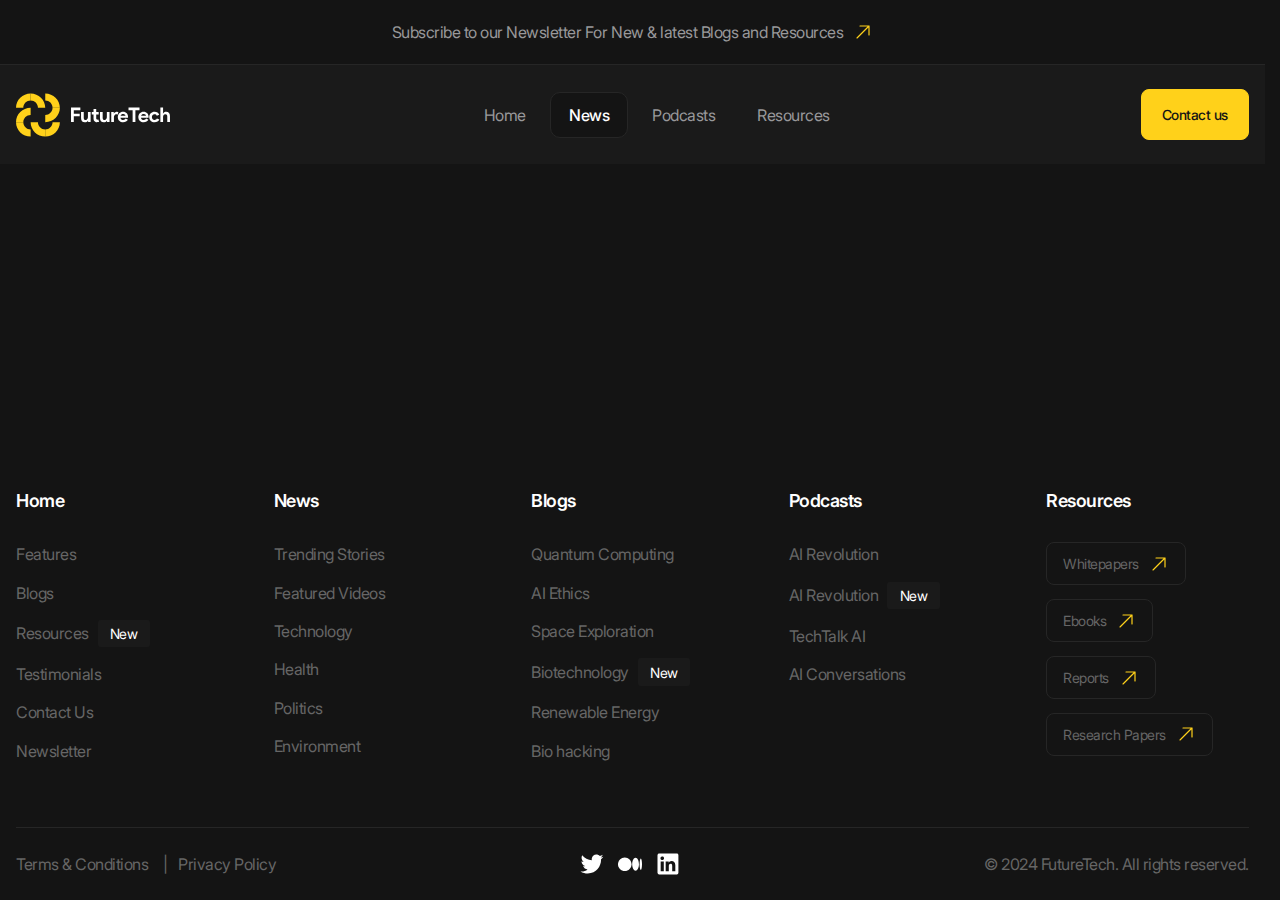
==== news.html @ df4f031a "hero-alt" ====
<!DOCTYPE html>
<html lang="en">
<head>
    <meta charset="UTF-8">
    <meta name="viewport" content="width=device-width, initial-scale=1.0">
    <title>Future Tech | News</title>
    <link rel="stylesheet" href="styles/main.css">
    <script src="scripts/main.js" type="module" defer></script>
</head>
<body>
    <header class="header" data-js-header>
        <div class="header__promo">
            <div class="header__promo-inner container">
                <a href="#" class="header__promo-link">
                    <span class="icon icon--yellow-arrow">
                        Subscribe to our Newsletter For New & latest Blogs and Resources
                    </span>
                </a>
            </div>
        </div>
        <div class="header__body">
            <div class="header__body-inner container">
                <a class="header__logo logo"
                    href="#" 
                    title="Home"
                    aria-label="Home"
                >
                    <img 
                    src="images/logo.svg" 
                    alt="" 
                    class="logo__image"
                    width="179" height="50">
                </a>
                <div class="header__overlay" data-js-header-overlay >
                    <nav class="header__menu">
                        <ul class="header__menu-list">
                            <li class="header__menu-item">
                                <a href="/index.html" class="header__menu-link">Home</a>
                            </li>
                            <li class="header__menu-item">
                                <a href="/news.html" class="header__menu-link is-active">News</a>
                            </li>
                            <li class="header__menu-item">
                                <a href="/podcasts.html" class="header__menu-link">Podcasts</a>
                            </li>
                            <li class="header__menu-item">
                                <a href="/resources.html" class="header__menu-link">Resources</a>
                            </li>
                        </ul>
                    </nav>
                    <a href="/contact.html" class="header__contact-us-link button button--accent">
                        Contact us
                    </a>
                </div>

                <button 
                class="header__burger-button burger-button visible-mobile"
                type="button"
                aria-label="Open menu"
                title="Open menu"
                data-js-header-burger-button>
                    <span class="burger-button__line"></span>
                    <span class="burger-button__line"></span>
                    <span class="burger-button__line"></span>
                </button>
            </div>
        </div>
    </header>

    <main>
        <section class="hero-alt" aria-labelledby="news-title">

        </section>
    </main>

    <footer class="footer">
        <div class="footer__inner container">
            <div class="footer__body">
                <nav class="footer__menu">
                    <div class="footer__menu-column">
                        <a href="#" class="footer__menu-main-link h6">Home</a>
                        <ul class="footer__menu-list">
                            <li class="footer__menu-item">
                                <a href="#" class="footer__menu-link">Features</a>
                            </li>
                            <li class="footer__menu-item">
                                <a href="#" class="footer__menu-link">Blogs</a>
                            </li>
                            <li class="footer__menu-item">
                                <a href="#" class="footer__menu-link">Resources</a>
                                <span class="badge">New</span>
                            </li>
                            <li class="footer__menu-item">
                                <a href="#" class="footer__menu-link">Testimonials</a>
                            </li>
                            <li class="footer__menu-item">
                                <a href="#" class="footer__menu-link">Contact Us</a>
                            </li>
                            <li class="footer__menu-item">
                                <a href="#" class="footer__menu-link">Newsletter</a>
                            </li>
                        </ul>
                    </div>
                    <div class="footer__menu-column">
                        <a href="#" class="footer__menu-main-link h6">News</a>
                        <ul class="footer__menu-list">
                            <li class="footer__menu-item">
                                <a href="#" class="footer__menu-link">Trending Stories</a>
                            </li>
                            <li class="footer__menu-item">
                                <a href="#" class="footer__menu-link">Featured Videos</a>
                            </li>
                            <li class="footer__menu-item">
                                <a href="#" class="footer__menu-link">Technology</a>
                            </li>
                            <li class="footer__menu-item">
                                <a href="#" class="footer__menu-link">Health</a>
                            </li>
                            <li class="footer__menu-item">
                                <a href="#" class="footer__menu-link">Politics</a>
                            </li>
                            <li class="footer__menu-item">
                                <a href="#" class="footer__menu-link">Environment</a>
                            </li>
                        </ul>
                    </div>
                    <div class="footer__menu-column">
                        <a href="#" class="footer__menu-main-link h6">Blogs</a>
                        <ul class="footer__menu-list">
                            <li class="footer__menu-item">
                                <a href="#" class="footer__menu-link">Quantum Computing</a>
                            </li>
                            <li class="footer__menu-item">
                                <a href="#" class="footer__menu-link">AI Ethics</a>
                            </li>
                            <li class="footer__menu-item">
                                <a href="#" class="footer__menu-link">Space Exploration</a>
                            </li>
                            <li class="footer__menu-item">
                                <a href="#" class="footer__menu-link">Biotechnology</a>
                                <span class="badge">New</span>
                            </li>
                            <li class="footer__menu-item">
                                <a href="#" class="footer__menu-link">Renewable Energy</a>
                            </li>
                            <li class="footer__menu-item">
                                <a href="#" class="footer__menu-link">Bio hacking</a>
                            </li>
                        </ul>
                    </div>
                    <div class="footer__menu-column">
                        <a href="#" class="footer__menu-main-link h6">Podcasts</a>
                        <ul class="footer__menu-list">
                            <li class="footer__menu-item">
                                <a href="#" class="footer__menu-link">AI Revolution</a>
                            </li>
                            <li class="footer__menu-item">
                                <a href="#" class="footer__menu-link">AI Revolution</a>
                                <span class="badge">New</span>
                            </li>
                            <li class="footer__menu-item">
                                <a href="#" class="footer__menu-link">TechTalk AI</a>
                            </li>
                            <li class="footer__menu-item">
                                <a href="#" class="footer__menu-link">AI Conversations</a>
                            </li>
                        </ul>
                    </div>
                    <div class="footer__menu-column">
                        <a href="#" class="footer__menu-main-link h6">Resources</a>
                        <ul class="footer__menu-list">
                            <li class="footer__menu-item">
                                <a href="#" class="footer__menu-link button footer-button">
                                    <span class="icon icon--yellow-arrow">
                                        Whitepapers
                                    </span>
                                </a>
                            </li>
                            <li class="footer__menu-item">
                                <a href="#" class="footer__menu-link button footer-button">
                                    <span class="icon icon--yellow-arrow">
                                        Ebooks
                                    </span>
                                </a>
                            </li>
                            <li class="footer__menu-item">
                                <a href="#" class="footer__menu-link button footer-button">
                                    <span class="icon icon--yellow-arrow">
                                        Reports
                                    </span>
                                </a>
                            </li>
                            <li class="footer__menu-item">
                                <a href="#" class="footer__menu-link button footer-button">
                                    <span class="icon icon--yellow-arrow">
                                        Research Papers
                                    </span>
                                </a>
                            </li>
                        </ul>
                    </div>
                </nav>
            </div>
            <div class="footer__extra">
                <div class="footer__extra-menu">
                    <ul class="footer__extra-menu-list">
                        <li class="footer__extra-menu-item">
                            <a href="#" class="footer__extra-menu-link">
                                Terms & Conditions
                            </a>
                        </li>
                        <li class="footer__extra-menu-item">
                            <a href="#" class="footer__extra-menu-link">
                                Privacy Policy
                            </a>
                        </li>
                    </ul>
                </div>
                <div class="footer__soc1als soc1als">
                    <ul class="soc1als__list">
                        <li class="soc1als__item">
                            <a href="" class="soc1als__link" target="_blank"
                            aria-label="Twitter"
                            title="Twitter">
                            <svg width="24" height="24" viewBox="0 0 24 24" fill="none" xmlns="http://www.w3.org/2000/svg">
                                <path d="M21.0571 7.18114C21.0664 7.39235 21.0664 7.59395 21.0664 7.80515C21.0756 14.2084 16.3712 21.5004 7.76793 21.5004C5.23048 21.5004 2.73933 20.842 0.500098 19.4212C0.970528 19.4692 1.34096 19.4884 1.71139 19.4884C3.81358 19.4884 5.85021 18.7588 7.51789 17.4052C5.51756 17.3668 3.75802 16.0132 3.14681 14.0356C3.85063 14.1796 4.57296 14.1508 5.25826 13.9492C3.08198 13.5076 1.51691 11.5204 1.50765 9.20675C1.50765 9.18755 1.50765 9.16835 1.50765 9.14915C2.15591 9.52355 2.88751 9.73475 3.62837 9.75395C1.58174 8.33315 0.942746 5.50114 2.18369 3.28353C4.5637 6.31714 8.06427 8.15075 11.8241 8.35235C11.4445 6.67234 11.9631 4.90594 13.1762 3.71553C15.0561 1.88193 18.0196 1.97793 19.7977 3.92673C20.8441 3.71553 21.8535 3.31233 22.7704 2.74593C22.4185 3.86913 21.6869 4.81954 20.7145 5.42434C21.6406 5.30914 22.5481 5.04994 23.4001 4.66594C22.7704 5.64514 21.9739 6.48994 21.0571 7.18114Z" fill="white"/>
                                </svg>                                
                            </a>
                        </li>

                        <li class="soc1als__item">
                            <a href="" class="soc1als__link" target="_blank"
                            aria-label="Medium"
                            title="Medium">
                            <svg width="24" height="24" viewBox="0 0 24 24" fill="none" xmlns="http://www.w3.org/2000/svg">
                                <path d="M13.5374 12.2281C13.5374 15.9988 10.5069 19.0556 6.76883 19.0556C3.03073 19.0556 0 15.9981 0 12.2281C0 8.45806 3.0305 5.40039 6.76883 5.40039C10.5072 5.40039 13.5374 8.45737 13.5374 12.2281Z" fill="white"/>
                                <path d="M20.9627 12.2285C20.9627 15.7778 19.4474 18.6563 17.5783 18.6563C15.7091 18.6563 14.1938 15.7778 14.1938 12.2285C14.1938 8.67922 15.7089 5.80078 17.578 5.80078C19.4472 5.80078 20.9625 8.67829 20.9625 12.2285" fill="white"/>
                                <path d="M24 12.228C24 15.4073 23.4672 17.9862 22.8097 17.9862C22.1522 17.9862 21.6196 15.408 21.6196 12.228C21.6196 9.04797 22.1525 6.46973 22.8097 6.46973C23.467 6.46973 24 9.04774 24 12.228Z" fill="white"/>
                                </svg>                                
                            </a>
                        </li>

                        <li class="soc1als__item">
                            <a href="" class="soc1als__link" target="_blank"
                            aria-label="LinkedIn"
                            title="LinkedIn">
                            <svg width="24" height="24" viewBox="0 0 24 24" fill="none" xmlns="http://www.w3.org/2000/svg">
                                <path d="M20.8647 1.59961H3.13554C2.72832 1.59961 2.33777 1.76138 2.04982 2.04933C1.76187 2.33728 1.5001 2.72783 1.5001 3.13505V20.8642C1.5001 21.2714 1.76187 21.6619 2.04982 21.9499C2.33777 22.2378 2.72832 22.3996 3.13554 22.3996H20.8647C21.2719 22.3996 21.6624 22.2378 21.9504 21.9499C22.2383 21.6619 22.4001 21.2714 22.4001 20.8642V3.13505C22.4001 2.72783 22.2383 2.33728 21.9504 2.04933C21.6624 1.76138 21.2719 1.59961 20.8647 1.59961ZM7.79965 19.3186H4.67243V9.38516H7.79965V19.3186ZM6.23388 8.00861C5.87915 8.00661 5.53296 7.89958 5.239 7.70102C4.94504 7.50246 4.71649 7.22127 4.58219 6.89294C4.44789 6.56461 4.41386 6.20386 4.48439 5.8562C4.55492 5.50855 4.72686 5.18958 4.9785 4.93955C5.23014 4.68952 5.5502 4.51964 5.8983 4.45134C6.2464 4.38304 6.50693 4.41939 6.93439 4.5558C7.26185 4.6922 7.54156 4.92255 7.73823 5.21778C7.9349 5.51301 8.03971 5.85988 8.03943 6.21461C8.04278 6.45211 7.99827 6.68784 7.90857 6.90777C7.81887 7.1277 7.68582 7.32732 7.51733 7.49473C7.34884 7.66215 7.14837 7.79392 6.92787 7.88221C6.70736 7.97049 6.47134 8.01348 6.23388 8.00861ZM19.3263 19.3273H16.2005V13.9005C16.2005 12.3001 15.5202 11.8061 14.642 11.8061C13.7147 11.8061 12.8047 12.5052 12.8047 13.9409V19.3273H9.67743V9.39239H12.6848V10.7689H12.7252C13.0271 10.1579 14.0844 9.11361 15.6979 9.11361C17.4428 9.11361 19.3278 10.1493 19.3278 13.1826L19.3263 19.3273Z" fill="white"/>
                                </svg>                                                 
                            </a>
                        </li>
                    </ul>
                </div>
                <p class="footer__copyright">
                    © <time datetime="2024">2024</time> FutureTech. All rights reserved.
                </p>
            </div>
        </div>
    </footer>
</body>
</html>
---- styles/main.css ----
@charset "UTF-8";
/**
  Нормализация блочной модели
 */
*,
::before,
::after {
  box-sizing: border-box;
}

/**
  Убираем внутренние отступы слева тегам списков,
  у которых есть атрибут class
 */
:where(ul, ol):where([class]) {
  padding-left: 0;
}

/**
  Убираем внешние отступы body и двум другим тегам,
  у которых есть атрибут class
 */
body,
:where(blockquote, figure):where([class]) {
  margin: 0;
}

/**
  Убираем внешние отступы вертикали нужным тегам,
  у которых есть атрибут class
 */
:where(h1,
h2,
h3,
h4,
h5,
h6,
p,
ul,
ol,
dl):where([class]) {
  margin-block: 0;
}

:where(dd[class]) {
  margin-left: 0;
}

:where(fieldset[class]) {
  margin-left: 0;
  padding: 0;
  border: none;
}

/**
  Убираем стандартный маркер маркированному списку,
  у которого есть атрибут class
 */
:where(ul[class]) {
  list-style: none;
}

:where(address[class]) {
  font-style: normal;
}

/**
  Обнуляем вертикальные внешние отступы параграфа,
  объявляем локальную переменную для внешнего отступа вниз,
  чтобы избежать взаимодействие с более сложным селектором
 */
p {
  --paragraphMarginBottom: 24px;
  margin-block: 0;
}

/**
  Внешний отступ вниз для параграфа без атрибута class,
  который расположен не последним среди своих соседних элементов
 */
p:where(:not([class]):not(:last-child)) {
  margin-bottom: var(--paragraphMarginBottom);
}

/**
  Упрощаем работу с изображениями и видео
 */
img,
video {
  display: block;
  max-width: 100%;
  height: auto;
}

/**
  Наследуем свойства шрифт для полей ввода
 */
input,
textarea,
select,
button {
  font: inherit;
}

html {
  /**
    Пригодится в большинстве ситуаций
    (когда, например, нужно будет "прижать" футер к низу сайта)
   */
  height: 100%;
  /**
    Убираем скачок интерфейса по горизонтали
    при появлении / исчезновении скроллбара
   */
  scrollbar-gutter: stable;
}

/**
  Плавный скролл
 */
html,
:has(:target) {
  scroll-behavior: smooth;
}

body {
  /**
    Пригодится в большинстве ситуаций
    (когда, например, нужно будет "прижать" футер к низу сайта)
   */
  min-height: 100%;
  /**
    Унифицированный интерлиньяж
   */
  line-height: 1.5;
}

/**
  Нормализация высоты элемента ссылки при его инспектировании в DevTools
 */
a:where([class]) {
  display: inline-flex;
}

/**
  Курсор-рука при наведении на элемент
 */
button,
label {
  cursor: pointer;
}

/**
  Приводим к единому цвету svg-элементы
  (за исключением тех, у которых уже указан
  атрибут fill со значением 'none' или начинается с 'url')
 */
:where([fill]:not([fill=none],
[fill^=url])) {
  fill: currentColor;
}

/**
  Приводим к единому цвету svg-элементы
  (за исключением тех, у которых уже указан
  атрибут stroke со значением 'none')
 */
:where([stroke]:not([stroke=none],
[stroke^=url])) {
  stroke: currentColor;
}

/**
  Чиним баг задержки смены цвета при взаимодействии с svg-элементами
 */
svg * {
  transition-property: fill, stroke;
}

/**
  Приведение рамок таблиц в классический 'collapse' вид
 */
:where(table) {
  border-collapse: collapse;
  border-color: currentColor;
}

/**
  Удаляем все анимации и переходы для людей,
  которые предпочитают их не использовать
 */
@media (prefers-reduced-motion: reduce) {
  *,
  ::before,
  ::after {
    animation-duration: 0.01ms !important;
    animation-iteration-count: 1 !important;
    transition-duration: 0.01ms !important;
    scroll-behavior: auto !important;
  }
}
@font-face {
  font-family: "Kumbh Sans";
  src: url(../fonts/KumbhSans-Regular.woff2) format("woff2");
  font-weight: 400;
  font-style: normal;
  font-display: swap;
}
@font-face {
  font-family: "Kumbh Sans";
  src: url(../fonts/KumbhSans-Medium.woff2) format("woff2");
  font-weight: 500;
  font-style: normal;
  font-display: swap;
}
@font-face {
  font-family: "Inter";
  src: url(../fonts/Inter-Regular.woff2) format("woff2");
  font-weight: 400;
  font-style: normal;
  font-display: swap;
}
@font-face {
  font-family: "Inter";
  src: url(../fonts/Inter-Medium.woff2) format("woff2");
  font-weight: 500;
  font-style: normal;
  font-display: swap;
}
@font-face {
  font-family: "Inter";
  src: url(../fonts/Inter-SemiBold.woff2) format("woff2");
  font-weight: 600;
  font-style: normal;
  font-display: swap;
}
@font-face {
  font-family: "Inter";
  src: url(../fonts/Inter-Bold.woff2) format("woff2");
  font-weight: 700;
  font-style: normal;
  font-display: swap;
}
:root {
  --color-light: #ffffff;
  --color-dark: #141414;
  --color-dark-10: #1A1A1A;
  --color-dark-15: #262626;
  --color-dark-20: #333333;
  --color-dark-40: #666666;
  --color-gray-50: #7E7E81;
  --color-gray-50: #98989A;
  --color-accent: #FFD11A;
  --color-red: #ff5500;
  --border: 0.0625rem solid var(--color-dark-15);
  --font-family-base:"Inter", sans-serif;
  --font-family-accent: "Kumbh Sans", sans-serif;
  --container-width: 100rem;
  --container-padding-x: 1rem ;
  --transition-duration: 0.2s;
}
@media (width <= 90.06125rem) {
  :root {
    --container-width: 80rem;
  }
}

.container {
  max-width: calc(var(--container-width) + var(--container-padding-x) * 2);
  margin-inline: auto;
  padding-inline: var(--container-padding-x);
}

.visually-hidden {
  position: absolute !important;
  width: 1px !important;
  height: 1px !important;
  margin: -1px !important;
  border: 0 !important;
  padding: 0 !important;
  white-space: nowrap !important;
  clip-path: inset(100%) !important;
  clip: rect(0 0 0 0) !important;
  overflow: hidden !important;
}

@media (width <= 47.99875rem) {
  .hidden-mobile {
    display: none !important;
  }
}

@media (width > 47.99875rem) {
  .visible-mobile {
    display: none !important;
  }
}

.full-vw-line {
  position: relative;
}
.full-vw-line::before, .full-vw-line::after {
  position: absolute;
  width: calc((100vw - var(--container-width)) / 2);
  height: 0.0625rem;
  background-color: var(--color-dark-15);
}
.full-vw-line--top::before {
  content: "";
  bottom: 100%;
}
.full-vw-line--bottom::after {
  content: "";
  top: 100%;
}
.full-vw-line--right::before, .full-vw-line--right::after {
  left: 100%;
}
.full-vw-line--left::before, .full-vw-line--left::after {
  right: 100%;
}

.has-circle-icon {
  --circleSize: 3.25rem;
  --circleMarginLeft: 1.25rem;
  position: relative;
  min-height: var(--circleSize);
  padding-right: calc(var(--circleSize) + var(--circleMarginLeft));
}
@media (width <= 90.06125rem) {
  .has-circle-icon {
    --circleSize: 2.75rem;
    --circleMarginLeft: 0.875rem;
    row-gap: 0.125rem;
  }
}
@media (width <= 47.99875rem) {
  .has-circle-icon {
    --circleSize: 2.5rem;
  }
}
.has-circle-icon::after {
  width: var(--circleSize);
  height: var(--circleSize);
  position: absolute;
  top: 0%;
  translate: 0%;
  content: "";
  right: 0;
  background: url(/icons/arrow-top-right_black.svg) center no-repeat var(--color-accent);
  border-radius: 50%;
}

html.is-lock {
  overflow: hidden;
}

body {
  font-size: clamp(0.875rem, 0.8112745098rem + 0.2614379085vw, 1.125rem);
  display: flex;
  flex-direction: column;
  font-family: var(--font-family-base);
  letter-spacing: -0.03em;
  color: var(--color-gray-50);
  background-color: var(--color-dark);
}

main {
  flex-grow: 1;
}

h1, .h1,
h2, .h2,
h3, .h3,
h4, .h4,
h5, .h5,
h6, .h6 {
  color: var(--color-light);
}

h1, .h1,
h2, .h2,
h3, .h3 {
  font-family: var(--font-family-accent);
  font-weight: 500;
}

h4, .h4,
h5, .h5,
h6, .h6 {
  font-weight: 600;
}

h1, .h1 {
  font-size: clamp(1.875rem, 1.237745098rem + 2.614379085vw, 4.375rem);
  line-height: 1.2;
}

h2, .h2 {
  font-size: clamp(1.75rem, 1.2720588235rem + 1.9607843137vw, 3.625rem);
  line-height: 1.3;
}

h3, .h3 {
  font-size: clamp(1.5rem, 1.2450980392rem + 1.045751634vw, 2.5rem);
}

h4, .h4 {
  font-size: clamp(1.125rem, 0.9975490196rem + 0.522875817vw, 1.625rem);
}

h5, .h5 {
  font-size: clamp(1.125rem, 1.0294117647rem + 0.3921568627vw, 1.5rem);
}

h6, .h6 {
  font-size: clamp(1rem, 0.9362745098rem + 0.2614379085vw, 1.25rem);
}

a,
button,
label,
input,
textarea,
select,
svg * {
  transition-duration: var(--transition-duration);
}

a {
  color: inherit;
}
@media (any-hover: hover) {
  a:hover {
    color: var(--color-accent);
  }
}
@media (any-hover: none) {
  a:active {
    color: var(--color-accent);
  }
}
a[class] {
  text-decoration: none;
}

:focus-visible {
  outline: 0.125rem dashed var(--color-light);
  outline-offset: 0.25rem;
  transition-duration: 0s !important;
}

a[aria-label],
button[aria-label] {
  position: relative;
}
a[aria-label]::before,
button[aria-label]::before {
  position: absolute;
  top: 50%;
  left: 50%;
  translate: -50% -50%;
  width: 2.75rem;
  height: 2.75rem;
  content: "";
}

.icon {
  display: inline-flex;
  align-items: center;
  column-gap: 0.625rem;
}
.icon::after {
  --size: 1.5rem;
  width: var(--size);
  height: var(--size);
  content: "";
  flex-shrink: 0;
  background-position: center;
  background-size: contain;
  background-repeat: no-repeat;
}
@media (width <= 90.06125rem) {
  .icon::after {
    --size: 1.25rem;
  }
}
.icon--yellow-arrow::after {
  background-image: url(/icons/arrow-top-right_yellow.svg);
}
.icon--yellow-eye::after {
  background-image: url(/icons/eye.svg);
}

.logo {
  max-width: clamp(7.875rem, 7.0306372549rem + 3.4640522876vw, 11.1875rem);
}

.button {
  display: inline-flex;
  justify-content: center;
  padding: 1.125rem 1.5rem;
  font-size: 1.125rem;
  color: var(--color-gray-60);
  background-color: var(--color-dark);
  white-space: nowrap;
  border: var(--border);
  border-radius: 0.75rem;
}
@media (width <= 90.06125rem) {
  .button {
    padding: 0.875rem 1.25rem;
    font-size: 0.875rem;
    border-radius: 0.5rem;
  }
}
@media (any-hover: hover) {
  .button:hover {
    color: var(--color-accent);
    border-color: var(--color-accent);
    background-color: var(--color-dark-10);
  }
}
@media (any-hover: none) {
  .button:active {
    color: var(--color-accent);
    border-color: var(--color-accent);
    background-color: var(--color-dark-10);
  }
}
.button--accent {
  background-color: var(--color-accent);
  border-color: var(--color-accent);
  color: var(--color-dark);
  font-weight: 500;
  border-radius: 0.5rem;
  padding: 0.875rem 1.25rem;
}
.button--dark-gray {
  background-color: var(--color-dark-10);
}

.burger-button {
  width: 2.125rem;
  height: 2.125rem;
  display: inline-flex;
  flex-direction: column;
  justify-content: space-between;
  padding: 0.53125rem 0.265625rem;
  color: var(--color-light);
  background-color: transparent;
  border: none;
}
@media (any-hover: hover) {
  .burger-button:hover {
    color: var(--color-accent);
  }
}
@media (any-hover: none) {
  .burger-button:active {
    color: var(--color-accent);
  }
}
.burger-button.is-active .burger-button-line:first-child {
  rotate: 45deg;
  transform-origin: 0;
  translate: 0.25em -0.1em;
}
.burger-button.is-active .burger-button-line:nth-child(2) {
  rotate: -45deg;
}
.burger-button.is-active .burger-button-line:last-child {
  width: 0;
}
.burger-button__line {
  background-color: currentColor;
  width: 100%;
  height: 0.125rem;
  border-radius: 1rem;
  transition-duration: var(--transition-duration);
}
.burger-button__line:last-child {
  width: 55%;
  align-self: end;
}

.header {
  position: sticky;
  top: 0;
  z-index: 100;
  animation-name: scrolling-header;
  animation-fill-mode: both;
  animation-timeline: scroll();
  animation-range: 6.25rem 12.5rem;
}
@keyframes scrolling-header {
  to {
    box-shadow: 0 0 0.5rem 0 var(--color-dark-40);
  }
}
.header__promo {
  padding-block: 1.25rem;
  text-align: center;
  background-color: var(--color-dark);
  border-bottom: var(--border);
}
@media (width <= 47.99875rem) {
  .header__promo {
    padding-block: 0.875rem;
  }
}
.header__body {
  padding-block: 1.5rem;
  background-color: var(--color-dark-10);
}
@media (width <= 47.99875rem) {
  .header__body {
    padding-block: 1.25rem;
  }
}
.header__body-inner {
  display: flex;
  justify-content: space-between;
  align-items: center;
  column-gap: 1rem;
}
@media (width > 47.99875rem) {
  .header__overlay {
    display: contents;
  }
}
@media (width <= 47.99875rem) {
  .header__overlay {
    position: fixed;
    inset: 0;
    display: flex;
    flex-direction: column;
    justify-content: center;
    row-gap: 3rem;
    padding: 1rem;
    background-color: var(--color-dark-10);
    transition-duration: var(--transition-duration);
  }
  .header__overlay:not(.is-active) {
    opacity: 0;
    visibility: hidden;
    translate: 100%;
  }
}
@media (width <= 47.99875rem) {
  .header__menu {
    overflow-y: auto;
  }
}
.header__menu-list {
  display: flex;
  align-items: center;
  column-gap: 1rem;
}
@media (width <= 90.06125rem) {
  .header__menu-list {
    column-gap: 0.375rem;
  }
}
@media (width <= 47.99875rem) {
  .header__menu-list {
    flex-direction: column;
    row-gap: 1rm;
  }
}
.header__menu-link {
  padding: 0.875rem 1.5rem;
  color: var(--color-gray-50);
}
@media (width <= 90.06125rem) {
  .header__menu-link {
    padding: 0.625rem 1.125rem;
  }
}
.header__menu-link.is-active {
  color: var(--color-light);
  background-color: var(--color-dark);
  border: var(--border);
  border-radius: 0.625rem;
  font-weight: 500;
  pointer-events: none;
}
@media (width <= 47.99875rem) {
  .header__contact-us-link {
    width: 100%;
    max-width: 18.75rem;
    align-self: center;
  }
}

.badge {
  display: inline-flex;
  padding: clamp(0.125rem, 0.0931372549rem + 0.1307189542vw, 0.25rem) clamp(0.625rem, 0.5612745098rem + 0.2614379085vw, 0.875rem);
  font-size: 1rem;
  border-radius: 0.375rem;
  color: var(--color-light);
  border: 0.0625rem solid transparent;
  background: linear-gradient(var(--color-dark-10), var(--color-dark-10)) padding-box;
}
@media (width <= 90.06125rem) {
  .badge {
    border-radius: 0.25rem;
    font-size: 0.875rem;
  }
}

.soc1als__list {
  display: flex;
  column-gap: 1.25rem;
}
@media (width <= 90.06125rem) {
  .soc1als__list {
    column-gap: 0.875rem;
  }
}
.soc1als__item {
  display: flex;
}
.soc1als__link {
  --size: 1.5rem;
  width: --size;
  height: --size;
  color: var(--color-light);
}
@media (width <= 90.06125rem) {
  .soc1als__link {
    --size: 1.25rem;
  }
}

.footer {
  color: var(--color-dark-40);
}
.footer__body {
  padding-block: clamp(2.5rem, 1.862745098rem + 2.614379085vw, 5rem);
  border-bottom: var(--border);
}
.footer__menu {
  display: grid;
  grid-template-columns: repeat(5, 1fr);
  align-items: start;
  column-gap: clamp(1.25rem, 0.2941176471rem + 3.9215686275vw, 5rem);
}
@media (width <= 63.99875rem) {
  .footer__menu {
    grid-template-columns: repeat(2, 1fr);
    row-gap: 2.5rem;
  }
}
@media (width <= 47.99875rem) {
  .footer__menu {
    row-gap: 1.25rem;
  }
}
.footer__menu-column {
  display: grid;
  row-gap: clamp(1rem, 0.681372549rem + 1.3071895425vw, 2.25rem);
}
@media (width <= 63.99875rem) {
  .footer__menu-column:last-child {
    grid-column: -1/1;
  }
  .footer__menu-column:last-child .footer__menu-list {
    flex-direction: row;
    flex-wrap: wrap;
    gap: 0.75rem;
  }
}
.footer__menu-list {
  display: flex;
  flex-direction: column;
  row-gap: clamp(0.5rem, 0.3406862745rem + 0.6535947712vw, 1.125rem);
}
.footer__menu-item {
  display: flex;
  align-items: center;
  column-gap: 0.5rem;
}
.footer__extra {
  display: flex;
  justify-content: space-between;
  align-items: center;
  column-gap: 1rem;
  padding-block: 2.5rem;
}
@media (width <= 90.06125rem) {
  .footer__extra {
    padding-block: 1.5rem;
  }
}
@media (width <= 47.99875rem) {
  .footer__extra {
    flex-direction: column;
    row-gap: 1.25rem;
  }
}
.footer__extra-menu-list {
  display: flex;
}
.footer__extra-menu-item:not(:last-child)::after {
  content: "|";
  margin-inline: 0.6875rem;
}
@media (width <= 47.99875rem) {
  .footer__soc1als {
    order: -1;
  }
}
.footer-button {
  padding: 0.625rem 1rem;
}

.metrics__list {
  display: grid;
  grid-template-columns: repeat(3, 1fr);
}
.metrics__item {
  display: flex;
  flex-direction: column-reverse;
  row-gap: 0.625rem;
  padding: 3.125rem;
}
@media (width <= 90.06125rem) {
  .metrics__item {
    padding: 1.875rem 2.5rem;
    row-gap: 0.125rem;
  }
}
@media (width <= 63.99875rem) {
  .metrics__item {
    row-gap: 0rem;
    padding: 1.25rem;
  }
}
.metrics__item:first-child {
  padding-left: 0;
}
.metrics__item:not(:last-child) {
  border-right: var(--border);
}
.metrics__value {
  font-weight: 600;
}
.metrics__sign {
  color: var(--color-accent);
}

.team {
  --personImageSize: 3.75rem;
  display: flex;
  padding: 0.625rem;
  background-color: var(--color-dark-10);
  border-radius: 6.25rem;
}
@media (width <= 90.06125rem) {
  .team {
    --personImageSize: 3.125rem;
    padding: 0.5rem;
  }
}
@media (width <= 63.99875rem) {
  .team {
    --personImageSize: 2.5rem;
  }
}
.team__person {
  width: var(--personImageSize);
  background-color: var(--color-dark-15);
  border-radius: 50%;
  border: 2px solid var(--color-dark-40);
}
@media (width <= 90.06125rem) {
  .team__person {
    border: 1px solid var(--color-dark-40);
  }
}
.team__person:not(:first-child) {
  margin-left: calc(var(--personImageSize) / 4 * -1);
}

.resources-preview {
  display: flex;
  flex-direction: column;
  row-gap: 1.875rem;
  align-items: start;
  justify-content: end;
}
@media (width <= 90.06125rem) {
  .resources-preview {
    row-gap: 1.25rem;
  }
}
.resources-preview__body {
  display: grid;
  row-gap: 0.875rem;
}
@media (width <= 90.06125rem) {
  .resources-preview__body {
    row-gap: 0.375rem;
  }
}
@media (width <= 30.06125rem) {
  .resources-preview__button {
    width: 100%;
  }
}

.advantage-card {
  display: grid;
  row-gap: 1.875rem;
}
@media (width <= 90.06125rem) {
  .advantage-card {
    row-gap: 1.25rem;
  }
}
@media (width <= 47.99875rem) {
  .advantage-card {
    row-gap: 0.875rem;
  }
}
@media (width <= 90.06125rem) {
  .advantage-card__image {
    width: 2.5rem;
  }
}
@media (width <= 47.99875rem) {
  .advantage-card__image {
    width: 1.875rem;
  }
}
.advantage-card__link {
  --circleSize: 3.25rem;
  --circleMarginLeft: 1.25rem;
  position: relative;
  padding-right: calc(var(--circleSize) + var(--circleMarginLeft));
  display: grid;
  row-gap: 0.25rem;
}
@media (width <= 90.06125rem) {
  .advantage-card__link {
    row-gap: 0.125rem;
  }
}
@media (width <= 47.99875rem) {
  .advantage-card__link {
    --circleSize: 2.5rem;
  }
}
.advantage-card__details {
  font-size: clamp(0.875rem, 0.7794117647rem + 0.3921568627vw, 1.25rem);
  font-family: var(--font-family-accent);
}

@media (width > 63.99875rem) {
  .hero__main {
    display: grid;
    grid-template-columns: 60% auto;
    grid-template-areas: "body resources-preview" "metrics resources-preview";
  }
}
.hero__body {
  grid-area: body;
  padding-top: 9.375rem;
  padding-right: 3.125rem;
  padding-bottom: 6.25rem;
}
@media (width <= 90.06125rem) {
  .hero__body {
    padding-top: 6.25rem;
    padding-right: 2.5rem;
  }
}
@media (width <= 63.99875rem) {
  .hero__body {
    padding-right: 0;
    padding-top: 2.5rem;
    padding-bottom: 1.875rem;
  }
}
.hero__subtitle {
  font-size: clamp(1.125rem, 0.9338235294rem + 0.7843137255vw, 1.875rem);
  font-family: var(--font-family-accent);
  font-weight: 500;
  color: var(--color-dark-40);
}
.hero__subtitle:not(:last-child) {
  margin-bottom: 1.875rem;
}
@media (width <= 47.99875rem) {
  .hero__subtitle:not(:last-child) {
    margin-bottom: 0.875rem;
  }
}
.hero__title:not(:last-child) {
  margin-bottom: 1.25rem;
}
@media (width <= 47.99875rem) {
  .hero__title {
    margin-bottom: 0.875rem;
  }
}
.hero__metrics {
  grid-area: metrics;
}
@media (width > 63.99875rem) {
  .hero__metrics {
    border-top: var(--border);
  }
}
@media (width <= 63.99875rem) {
  .hero__metrics::before {
    width: 100vw;
    right: calc(var(--container-padding-x) * -1);
  }
}
.hero__resources-preview {
  grid-area: resources-preview;
  padding-left: 5rem;
  padding-bottom: 5rem;
  background: url(../../images/resources-preview/bg.png) 0 0/cover no-repeat;
}
@media (width <= 90.06125rem) {
  .hero__resources-preview {
    padding-left: 3.125rem;
    padding-bottom: 3.125rem;
  }
}
@media (width > 63.99875rem) {
  .hero__resources-preview {
    border-left: var(--border);
  }
}
@media (width <= 63.99875rem) {
  .hero__resources-preview {
    width: 100vw;
    margin-left: calc(var(--container-padding-x) * -1);
    padding: 6.25rem 2.5rem 2.5rem;
    background-image: url(/images/resources-preview/bg_tablet.png);
    background-size: contain;
  }
}
.hero__advantages {
  border-block: var(--border);
}
@media (width > 63.99875rem) {
  .hero__advantages-list {
    display: grid;
    grid-template-columns: repeat(3, 1fr);
  }
}
.hero__advantages-item {
  --paddingX: 5rem;
  padding-block: 3.125rem;
}
@media (width <= 90.06125rem) {
  .hero__advantages-item {
    --paddingX: 3.125rem;
    padding-block: 2.5rem;
  }
}
@media (width > 63.99875rem) {
  .hero__advantages-item:not(:first-child) {
    padding-left: var(--paddingX);
  }
  .hero__advantages-item:not(:last-child) {
    padding-right: var(--paddingX);
    border-right: var(--border);
  }
}
@media (width <= 63.99875rem) {
  .hero__advantages-item {
    padding-block: 1.875rem;
  }
  .hero__advantages-item:not(:last-child) {
    border-bottom: var(--border);
  }
}

.tag {
  font-size: clamp(0.875rem, 0.7794117647rem + 0.3921568627vw, 1.25rem);
  padding: 0.375rem 0.625rem;
  background-color: var(--color-dark-20);
  border-radius: 0.25rem;
  color: var(--color-light);
  font-weight: 500;
}
@media (width <= 90.06125rem) {
  .tag {
    padding: 0.25rem 0.5rem;
  }
}

.section__header {
  padding-block: clamp(2.5rem, 1.2254901961rem + 5.2287581699vw, 7.5rem);
  background-color: var(--color-dark-10);
}
.section__header-inner:has(.section__link) {
  display: grid;
  align-items: center;
  column-gap: 1rem;
}
@media (width > 47.99875rem) {
  .section__header-inner:has(.section__link) {
    grid-template-columns: 1fr auto;
  }
}
@media (width <= 47.99875rem) {
  .section__header-inner:has(.section__link) {
    row-gap: 1.875rem;
  }
}
.section__header-info {
  display: grid;
  align-items: start;
  row-gap: 1rem;
}
@media (width <= 90.06125rem) {
  .section__header-info {
    row-gap: 0.625rem;
  }
}
.section__subtitle {
  justify-self: start;
}
.section__body {
  border-block: var(--border);
}

.list__item:not(:last-child) {
  border-bottom: var(--border);
}

.tile {
  padding: clamp(1.5rem, 1.2450980392rem + 1.045751634vw, 2.5rem);
  border-radius: 0.75rem;
  background-color: var(--color-dark-10);
  border: var(--border);
}
@media (width <= 90.06125rem) {
  .tile {
    border-radius: 0.625rem;
  }
}

@media (width > 63.99875rem) {
  .card {
    display: grid;
    grid-template-columns: 37.5% auto;
  }
}
.card__preview, .card__body {
  padding: 5rem;
  padding-right: 0;
}
@media (width <= 63.99875rem) {
  .card__preview, .card__body {
    padding: 1.875rem 0;
  }
}
.card__preview {
  display: flex;
  flex-direction: column;
  justify-content: center;
  row-gap: clamp(1.25rem, 0.612745098rem + 2.614379085vw, 3.75rem);
  padding-left: 0;
  padding-right: 5rem;
}
@media (width > 63.99875rem) {
  .card__preview {
    border-right: var(--border);
  }
}
@media (width <= 63.99875rem) {
  .card__preview {
    padding-right: 0;
    padding-block: 3.125rem;
    border-bottom: var(--border);
  }
}
.card__preview-main {
  display: grid;
  row-gap: clamp(1.5rem, 1.0857843137rem + 1.6993464052vw, 3.125rem);
}
@media (width <= 63.99875rem) {
  .card__preview-main {
    justify-content: start;
  }
}
.card__preview-icon {
  width: clamp(3.125rem, 2.6470588235rem + 1.9607843137vw, 5rem);
}
.card__preview-info {
  display: grid;
  row-gap: clamp(0.375rem, 0.2156862745rem + 0.6535947712vw, 1rem);
}
.card__grid {
  display: grid;
}
.card__grid--2-cols {
  grid-template-columns: repeat(2, 1fr);
  gap: clamp(0.625rem, 0.306372549rem + 1.3071895425vw, 1.875rem);
}
@media (width <= 47.99875rem) {
  .card__grid--2-cols {
    grid-template-columns: 1fr;
  }
}
.card__grid--2-cols-alt {
  display: grid;
  row-gap: 1.875rem;
  column-gap: 1.25rem;
}
@media (width <= 90.06125rem) {
  .card__grid--2-cols-alt {
    row-gap: 1.5rem;
    column-gap: 1rem;
  }
}
@media (width > 47.99875rem) {
  .card__grid--2-cols-alt {
    grid-template-columns: auto 1fr;
  }
}
.card__cell {
  display: flex;
  justify-content: center;
  flex-direction: column;
  row-gap: clamp(0.25rem, -0.0049019608rem + 1.045751634vw, 1.25rem);
}
.card__cell--wide {
  grid-column: -1/1;
}
.card__cell:has(> *:only-child) {
  justify-content: center;
}
.card__cell:has(.card__cell-link) {
  display: grid;
  grid-template-columns: 1fr auto;
  grid-template-areas: "other link" "other link";
  column-gap: 1.25rem;
  align-items: center;
}
.card__cell-image {
  width: 100%;
  height: clamp(10.5625rem, 8.125rem + 10vw, 20.125rem);
  object-fit: cover;
  border-radius: 0.75rem;
}
.card__cell-subtitle {
  font: inherit;
  color: inherit;
}
.card__cell-link {
  grid-area: link;
}

.tabs__header {
  border-bottom: var(--border);
}
@media (width <= 63.99875rem) {
  .tabs__header {
    overflow-x: auto;
  }
}
.tabs__buttons {
  display: grid;
  grid-template-columns: repeat(6, 1fr);
  column-gap: 1.25rem;
  padding-block: clamp(1.25rem, 0.7720588235rem + 1.9607843137vw, 3.125rem);
}
@media (width <= 63.99875rem) {
  .tabs__buttons {
    width: max-content;
  }
}
@media (width <= 90.06125rem) {
  .tabs__buttons {
    column-gap: 0.875rem;
  }
}
.tabs__button {
  padding: clamp(1.125rem, 0.9338235294rem + 0.7843137255vw, 1.875rem) 0.6875rem;
  border: var(--border);
  border-radius: 0.5rem;
  font-size: 1.125rem;
  color: var(--color-gray-60);
  background-color: transparent;
}
@media (any-hover: hover) {
  .tabs__button:hover {
    border-color: var(--color-accent);
    color: var(--color-accent);
  }
}
@media (any-hover: none) {
  .tabs__button:active {
    border-color: var(--color-accent);
    color: var(--color-accent);
  }
}
@media (width <= 90.06125rem) {
  .tabs__button {
    font-size: 0.875rem;
  }
}
.tabs__button.is-active {
  color: var(--color-light);
  font-weight: 500;
  background-color: var(--color-dark-10);
  pointer-events: none;
}
.tabs__content:not(.is-active) {
  display: none;
}
.tabs__content:focus-visible {
  outline-offset: -1rem;
}

.person-card {
  --imageSize: 5rem;
  display: flex;
  align-items: center;
  column-gap: clamp(0.5rem, 0.3725490196rem + 0.522875817vw, 1rem);
  align-self: start;
}
@media (width <= 90.06125rem) {
  .person-card {
    --imageSize: 3.75rem;
  }
}
.person-card__image {
  width: var(--imageSize);
  border-radius: 50%;
  background-color: var(--color-dark-15);
}
.person-card__body {
  display: grid;
}
@media (width > 90.06125rem) {
  .person-card__body {
    row-gap: 0.125rem;
  }
}
.person-card__name {
  font-size: 1.25rem;
  color: var(--color-light);
  font-weight: 600;
}
@media (width <= 90.06125rem) {
  .person-card__name {
    font-size: 1.125rem;
  }
}

.blog-actions__list {
  display: flex;
  column-gap: 0.625rem;
}
@media (width <= 90.06125rem) {
  .blog-actions__list {
    column-gap: 0.5rem;
  }
}
.blog-actions__button {
  display: inline-flex;
  align-items: center;
  padding: 0.5rem 1rem;
  font-family: var(--font-family-accent);
  font-size: 1.125rem;
  color: var(--color-gray-60);
  background-color: var(--color-dark-10);
  border-radius: 6.25rem;
  border: var(--border);
  column-gap: 0.25rem;
}
@media (width <= 90.06125rem) {
  .blog-actions__button {
    font-size: 0.875rem;
    column-gap: 0.125rem;
    padding: 0.375rem 0.75rem;
  }
}
.blog-actions__button.is-active svg * {
  fill: var(--color-red);
  stroke: var(--color-red);
}
.blog-actions__icon-wrapper {
  --size: 1.5rem;
  display: flex;
  width: var(--size);
  height: var(--size);
}
@media (width <= 90.06125rem) {
  .blog-actions__icon-wrapper {
    --size: 1.25rem;
  }
}
.blog-actions__icon-wrapper svg {
  width: 100%;
  height: 100%;
}
.blog-actions__icon-wrapper svg * {
  fill: transparent;
}

.blog-card {
  display: grid;
  grid-template-columns: 24% 1fr auto;
  column-gap: clamp(1.75rem, 1.3995098039rem + 1.4379084967vw, 3.125rem);
  padding-block: clamp(2.5rem, 1.862745098rem + 2.614379085vw, 5rem);
}
@media (width <= 63.99875rem) {
  .blog-card {
    grid-template-columns: 1fr auto;
    grid-template-areas: "author link" "body body";
    row-gap: 1.875rem;
  }
}
@media (width <= 63.99875rem) {
  .blog-card__author {
    grid-area: author;
  }
}
.blog-card__body {
  display: grid;
  row-gap: clamp(1.25rem, 1.0906862745rem + 0.6535947712vw, 1.875rem);
}
@media (width <= 63.99875rem) {
  .blog-card__body {
    grid-area: body;
  }
}
.blog-card__date {
  color: var(--color-gray-60);
}
.blog-card__info {
  display: grid;
  row-gap: clamp(0.25rem, 0.1544117647rem + 0.3921568627vw, 0.625rem);
}
.blog-card__link {
  align-self: center;
}
@media (width <= 63.99875rem) {
  .blog-card__link {
    grid-area: link;
  }
}

.download-info {
  display: inline-grid;
  grid-template-columns: 1fr auto;
  align-items: center;
  column-gap: 3.125rem;
}
@media (width <= 90.06125rem) {
  .download-info {
    column-gap: 1.875rem;
  }
}
.download-info__team {
  --personImageSize: 3.125rem;
  background-color: var(--color-dark);
  border-radius: 0.75rem;
}
@media (width <= 90.06125rem) {
  .download-info__team {
    --personImageSize: 2.5rem;
  }
}

.bordered-grid {
  --columns: 1;
  --itemPaddingY: clamp(2.5rem, 1.862745098rem + 2.614379085vw, 5rem);
  display: grid;
  grid-template-columns: repeat(var(--columns), 1fr);
}
.bordered-grid--2-cols {
  --columns: 2;
}
.bordered-grid--3-cols {
  --columns: 3;
  --itemPaddingX: 3.125rem;
}
@media (width <= 90.06125rem) {
  .bordered-grid--3-cols {
    --itemPaddingX: 2.5rem;
  }
}
@media (width > 63.99875rem) {
  .bordered-grid--3-cols .bordered-grid__item:nth-child(3n-2), .bordered-grid--3-cols .bordered-grid__item:nth-child(3n-1) {
    padding-right: var(--itemPaddingX);
    border-right: var(--border);
  }
  .bordered-grid--3-cols .bordered-grid__item:nth-child(3n-1) {
    position: relative;
  }
  .bordered-grid--3-cols .bordered-grid__item:nth-child(3n-1)::before {
    position: absolute;
    left: 50%;
    translate: -50%;
    content: "";
    top: 0;
    width: 200vh;
    height: 0.0625rem;
    background-color: var(--color-dark-15);
  }
  .bordered-grid--3-cols .bordered-grid__item:nth-child(3n-1), .bordered-grid--3-cols .bordered-grid__item:nth-child(3n) {
    padding-left: var(--itemPaddingX);
  }
}
@media (width <= 63.99875rem) {
  .bordered-grid--3-cols {
    --columns: 1;
  }
  .bordered-grid--3-cols .bordered-grid__item:not(:last-child) {
    border-bottom: var(--border);
  }
}
.bordered-grid__item {
  padding-block: var(--itemPaddingY);
}

.rating-view {
  display: inline-flex;
  column-gap: 0.4375rem;
  padding: 0.625rem 1rem;
  border: var(--border);
  background-color: var(--color-dark);
  border-radius: 6.1875rem;
}
@media (width <= 90.06125rem) {
  .rating-view {
    column-gap: 0.25rem;
    padding: 0.5rem 0.75rem;
  }
}
.rating-view__star {
  --size: 1.5rem;
  width: var(--size);
  height: var(--size);
  background: url("/icons/star-gray.svg") center/contain no-repeat;
}
.rating-view__star.is-active {
  background: url("/icons/star-yellow.svg") center/contain no-repeat;
}
@media (width <= 90.06125rem) {
  .rating-view__star {
    --size: 1.25rem;
  }
}

.review-card {
  display: flex;
  flex-direction: column;
  align-items: center;
  row-gap: 2.5rem;
  max-width: 31.25rem;
  margin-inline: auto;
}
@media (width <= 90.06125rem) {
  .review-card {
    row-gap: 1.875rem;
  }
}
.review-card__author {
  --imageSize: 3.75rem;
}
@media (width <= 90.06125rem) {
  .review-card__author {
    --imageSize: 3.125rem;
  }
}
.review-card__body {
  position: relative;
  padding: clamp(1.25rem, 1.0906862745rem + 0.6535947712vw, 1.875rem);
  padding-top: clamp(1.875rem, 1.556372549rem + 1.3071895425vw, 3.125rem);
  color: var(--color-light);
  text-align: center;
}
.review-card__rating-view {
  position: absolute;
  top: 50%;
  left: 50%;
  translate: -50% -50%;
  top: 0;
}

.about {
  padding-block: clamp(2.5rem, 1.2254901961rem + 5.2287581699vw, 7.5rem);
  background-color: var(--color-dark-10);
}
.about__inner {
  display: grid;
  row-gap: clamp(2.5rem, 1.5441176471rem + 3.9215686275vw, 6.25rem);
}
.about__header {
  display: grid;
  grid-template-columns: auto, 1fr;
  column-gap: clamp(1.25rem, 0.2941176471rem + 3.9215686275vw, 5rem);
  grid-template-areas: "icon info" "icon description";
  row-gap: 1.875rem;
  align-items: center;
}
@media (width <= 90.06125rem) {
  .about__header {
    row-gap: 1.25rem;
  }
}
@media (width <= 47.99875rem) {
  .about__header {
    row-gap: 0.25rem;
    grid-template-areas: "icon subtitle" "title title" "description description";
  }
}
.about__icon {
  grid-area: icon;
  width: clamp(3.75rem, 2.3161764706rem + 5.8823529412vw, 9.375rem);
}
.about__info {
  display: grid;
  row-gap: 1rem;
}
@media (width <= 90.06125rem) {
  .about__info {
    row-gap: 0.625rem;
  }
}
@media (width <= 47.99875rem) {
  .about__info {
    display: contents;
  }
}
.about__subtitle {
  justify-self: start;
}
@media (width <= 47.99875rem) {
  .about__subtitle {
    grid-area: subtitle;
  }
}
@media (width <= 47.99875rem) {
  .about__title {
    grid-area: title;
    margin-top: 1.25rem;
  }
}
@media (width <= 47.99875rem) {
  .about__description {
    grid-area: description;
  }
}
.about__list {
  display: grid;
  padding: 1.25rem;
  border-radius: 0.75rem;
  background-color: var(--color-dark);
  gap: 1.25rem;
}
@media (width <= 90.06125rem) {
  .about__list {
    padding: 0.625rem;
    gap: 0.625rem;
  }
}
@media (width > 47.99875rem) {
  .about__list {
    grid-template-columns: repeat(3, 1fr);
  }
}

.about-card {
  display: flex;
  flex-direction: column;
  row-gap: clamp(0.625rem, 0.4656862745rem + 0.6535947712vw, 1.25rem);
}
.about-card__title {
  font-size: clamp(1rem, 0.9044117647rem + 0.3921568627vw, 1.375rem);
  font-family: var(--font-family-base);
  font-weight: 500;
  display: flex;
  align-items: center;
}

/*# sourceMappingURL=main.css.map */
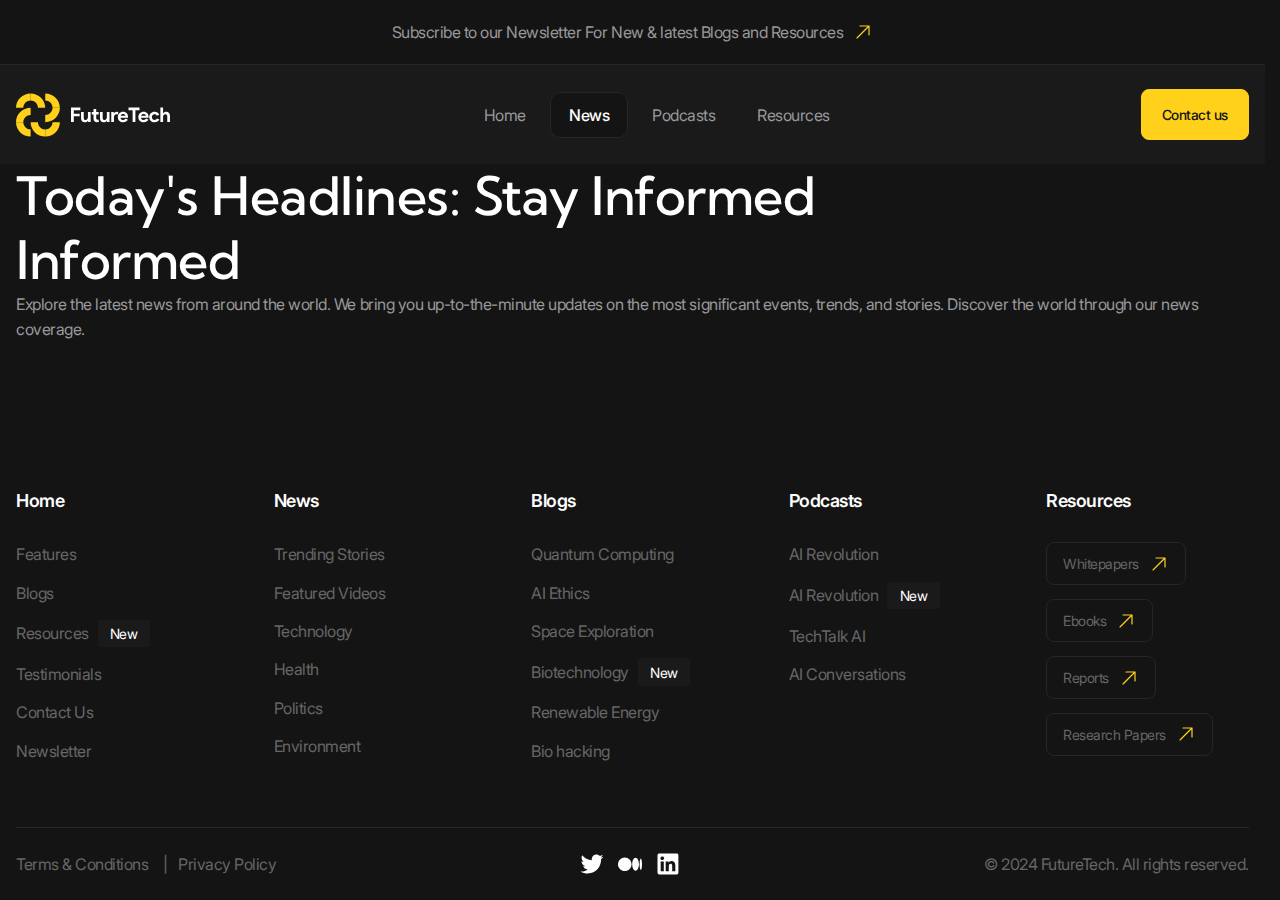
==== commit 3f70ec70: "hero-alt__header" ====
--- a/news.html
+++ b/news.html
@@ -69,7 +69,22 @@
 
     <main>
         <section class="hero-alt" aria-labelledby="news-title">
-
+            <header class="hero-alt__header">
+                <div class="hero-alt__header-inner container">
+                    <h1 class="hero-alt__title" id="news-title">
+                        Today's Headlines: Stay <span class="hero-alt__title-hidden-part">
+                            Informed
+                        </span>
+                    </h1>
+                    <p class="hero-alt-subtitle h1 hidden-mobile" aria-hidden="true">
+                        Informed
+                    </p>
+                    <p class="hero-alt__description">
+                        Explore the latest news from around the world. We bring you up-to-the-minute updates on the most significant events, trends, and stories. Discover the world through our news coverage.
+                    </p>
+                </div>
+            </header>
+            <div class="hero-alt body"></div>
         </section>
     </main>
 
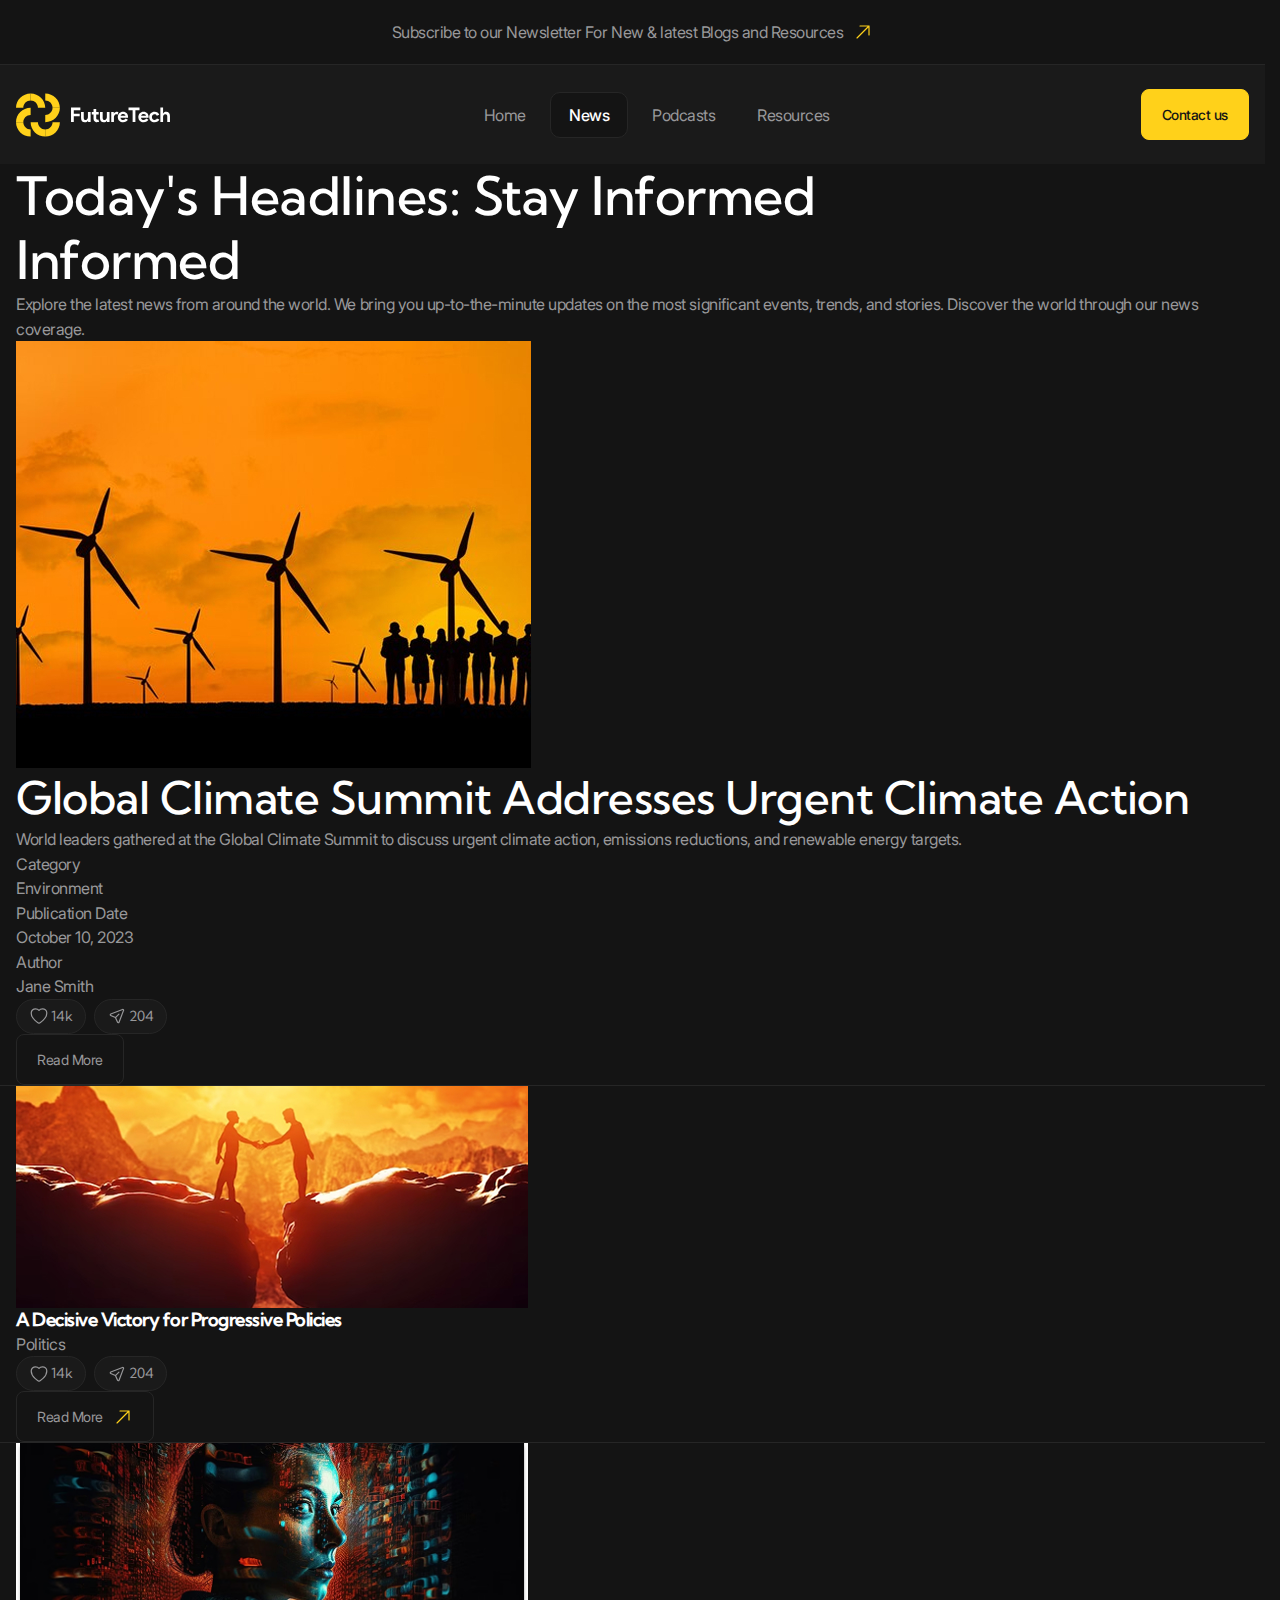
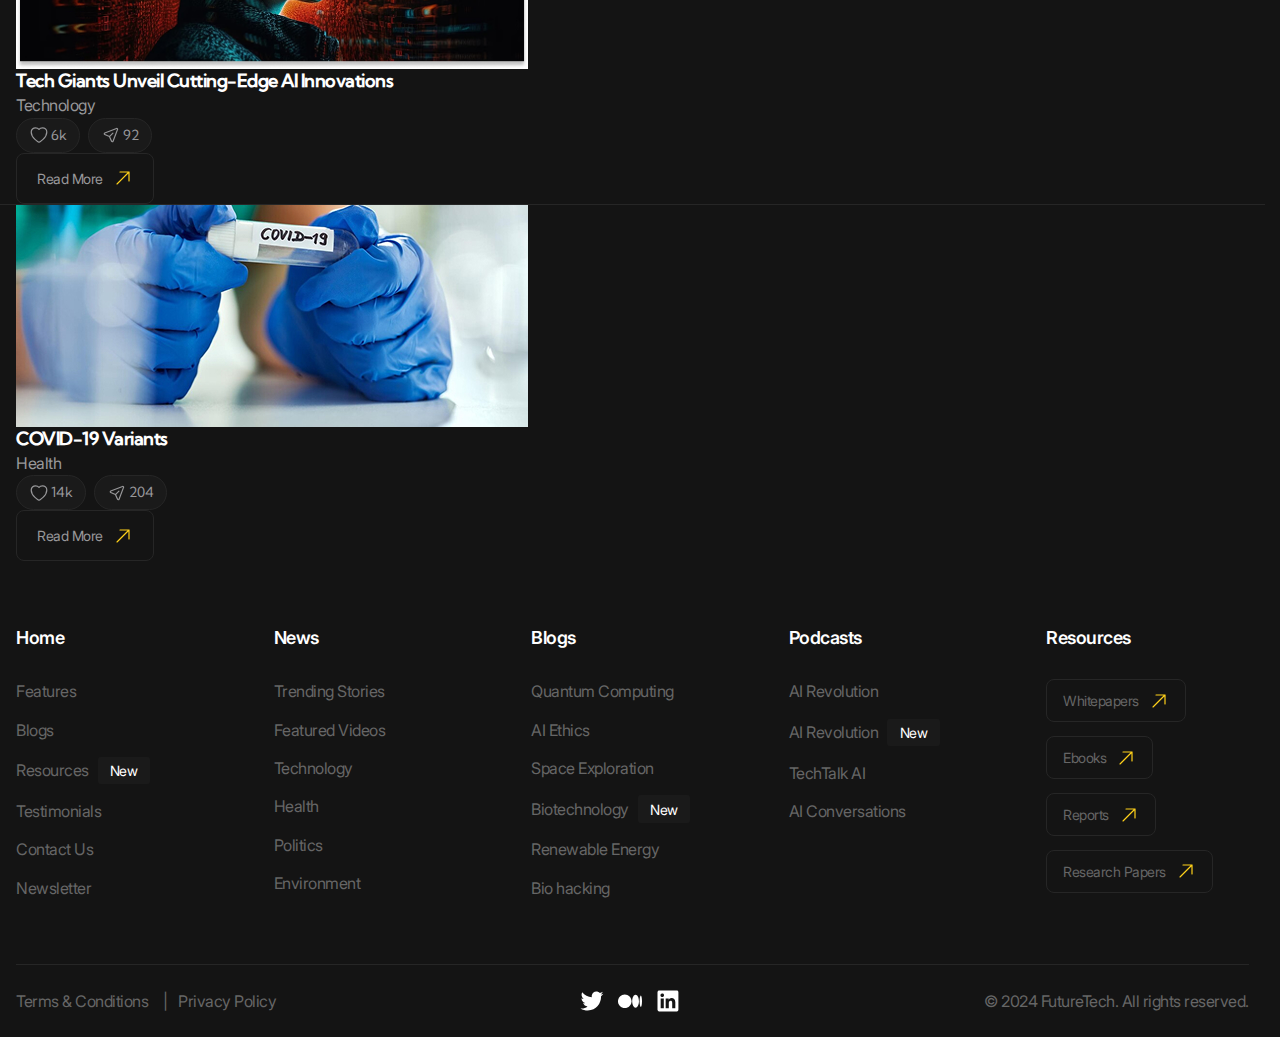
==== commit 789d95e5: "hero-alt" ====
--- a/news.html
+++ b/news.html
@@ -84,7 +84,255 @@
                     </p>
                 </div>
             </header>
-            <div class="hero-alt body"></div>
+            <div class="hero-alt body">
+                <ul class="list">
+                    <li class="list__item">
+                        <article class="news-card container">
+                            <img src="news/1.jpg" alt="" class="news-card__image">
+                            <div class="news-card__body">
+                                <h2 class="news-card__title">
+                                    Global Climate Summit Addresses Urgent Climate Action
+                                </h2>
+                                <div class="news-card__description">
+                                    World leaders gathered at the Global Climate Summit to discuss urgent climate action, emissions reductions, and renewable energy targets.
+                                </div>
+                            </div>
+                            <div class="news-card__summary summary">
+                                <dl class="summary__list">
+                                    <div class="summary__item">
+                                        <dt class="summary__key">Category</dt>
+                                        <dd class="summary__value">Environment</dd>
+                                    </div>
+                                    <div class="summary__item">
+                                        <dt class="summary__key">Publication Date</dt>
+                                        <dd class="summary__value">October 10, 2023</dd>
+                                    </div>
+                                    <div class="summary__item">
+                                        <dt class="summary__key">Author</dt>
+                                        <dd class="summary__value">Jane Smith</dd>
+                                    </div>
+                                </dl>
+                            </div>
+                            <div class="news-card__controls">
+                                <div class="news-card__actions blog-actions">
+                                    <ul class="blog-actions__list">
+                                        <li class="blog-actions__item">
+                                            <button
+                                            class="blog-actions__button"
+                                            type="button"
+                                            aria-label="Like"
+                                            title="Like"
+                                            >
+                                            <span class="blog-actions__icon-wrapper">
+                                                <svg width="24" height="25" viewBox="0 0 24 25" fill="none" xmlns="http://www.w3.org/2000/svg">
+                                                <path d="M11.645 21.4107L11.6384 21.4071L11.6158 21.3949C11.5965 21.3844 11.5689 21.3693 11.5336 21.3496C11.4629 21.3101 11.3612 21.2524 11.233 21.1769C10.9765 21.0261 10.6132 20.8039 10.1785 20.515C9.31074 19.9381 8.15122 19.0901 6.9886 18.0063C4.68781 15.8615 2.25 12.6751 2.25 8.75C2.25 5.82194 4.7136 3.5 7.6875 3.5C9.43638 3.5 11.0023 4.29909 12 5.5516C12.9977 4.29909 14.5636 3.5 16.3125 3.5C19.2864 3.5 21.75 5.82194 21.75 8.75C21.75 12.6751 19.3122 15.8615 17.0114 18.0063C15.8488 19.0901 14.6893 19.9381 13.8215 20.515C13.3868 20.8039 13.0235 21.0261 12.767 21.1769C12.6388 21.2524 12.5371 21.3101 12.4664 21.3496C12.4311 21.3693 12.4035 21.3844 12.3842 21.3949L12.3616 21.4071L12.355 21.4107L12.3523 21.4121C12.1323 21.5289 11.8677 21.5289 11.6477 21.4121L11.645 21.4107Z" stroke="#666666" stroke-width="1.5" stroke-linejoin="round"/>
+                                                </svg>
+                                            </span>
+                                            <span>14k</span>
+                                            </button>
+                                        </li>
+                                        <li class="blog-actions__item">
+                                            <button
+                                            class="blog-actions__button"
+                                            type="button"
+                                            aria-label="Share"
+                                            title="Share"
+                                            >
+                                            <span class="blog-actions__icon-wrapper">
+                                                <svg width="24" height="25" viewBox="0 0 24 25" fill="none" xmlns="http://www.w3.org/2000/svg">
+                                                <path d="M10.0384 14.4616L4.1719 11.7951C3.36454 11.4281 3.39898 10.2697 4.22673 9.95134L18.8999 4.30781C19.7087 3.99675 20.5033 4.79139 20.1922 5.50013L14.5487 20.2733C14.2303 21.1011 13.072 21.1355 12.705 20.3281L10.0384 14.4616ZM10.0384 14.4616L14.4231 10.077" stroke="#666666" stroke-width="1.5" stroke-linecap="round" stroke-linejoin="round"/>
+                                                </svg>
+                                            </span>
+                                            <span>204</span>
+                                            </button>
+                                        </li>
+                                        </ul>
+                                    <a href="" class="news-card__link button">
+                                        Read More
+                                    </a>
+                                </div>
+                            </div>
+                        </article>
+                    </li>
+                    <li class="list__item">
+                        <div class="news container">
+                            <ul class="news__list">
+                                <li class="news__item">
+                                    <article class="news-card">
+                                        <img src="news/2.jpg" alt="" class="news-card__image"
+                                        width="512" height="222">
+                                        <div class="news-card__body">
+                                            <h2 class="news-card__title h6">
+                                                A Decisive Victory for Progressive Policies
+                                            </h2>
+                                            <div class="news-card__description">
+                                                Politics
+                                            </div>
+                                        </div>
+                                        <div class="news-card__controls">
+                                            <div class="news-card__actions blog-actions">
+                                                <ul class="blog-actions__list">
+                                                    <li class="blog-actions__item">
+                                                        <button
+                                                        class="blog-actions__button"
+                                                        type="button"
+                                                        aria-label="Like"
+                                                        title="Like"
+                                                        >
+                                                        <span class="blog-actions__icon-wrapper">
+                                                            <svg width="24" height="25" viewBox="0 0 24 25" fill="none" xmlns="http://www.w3.org/2000/svg">
+                                                            <path d="M11.645 21.4107L11.6384 21.4071L11.6158 21.3949C11.5965 21.3844 11.5689 21.3693 11.5336 21.3496C11.4629 21.3101 11.3612 21.2524 11.233 21.1769C10.9765 21.0261 10.6132 20.8039 10.1785 20.515C9.31074 19.9381 8.15122 19.0901 6.9886 18.0063C4.68781 15.8615 2.25 12.6751 2.25 8.75C2.25 5.82194 4.7136 3.5 7.6875 3.5C9.43638 3.5 11.0023 4.29909 12 5.5516C12.9977 4.29909 14.5636 3.5 16.3125 3.5C19.2864 3.5 21.75 5.82194 21.75 8.75C21.75 12.6751 19.3122 15.8615 17.0114 18.0063C15.8488 19.0901 14.6893 19.9381 13.8215 20.515C13.3868 20.8039 13.0235 21.0261 12.767 21.1769C12.6388 21.2524 12.5371 21.3101 12.4664 21.3496C12.4311 21.3693 12.4035 21.3844 12.3842 21.3949L12.3616 21.4071L12.355 21.4107L12.3523 21.4121C12.1323 21.5289 11.8677 21.5289 11.6477 21.4121L11.645 21.4107Z" stroke="#666666" stroke-width="1.5" stroke-linejoin="round"/>
+                                                            </svg>
+                                                        </span>
+                                                        <span>14k</span>
+                                                        </button>
+                                                    </li>
+                                                    <li class="blog-actions__item">
+                                                        <button
+                                                        class="blog-actions__button"
+                                                        type="button"
+                                                        aria-label="Share"
+                                                        title="Share"
+                                                        >
+                                                        <span class="blog-actions__icon-wrapper">
+                                                            <svg width="24" height="25" viewBox="0 0 24 25" fill="none" xmlns="http://www.w3.org/2000/svg">
+                                                            <path d="M10.0384 14.4616L4.1719 11.7951C3.36454 11.4281 3.39898 10.2697 4.22673 9.95134L18.8999 4.30781C19.7087 3.99675 20.5033 4.79139 20.1922 5.50013L14.5487 20.2733C14.2303 21.1011 13.072 21.1355 12.705 20.3281L10.0384 14.4616ZM10.0384 14.4616L14.4231 10.077" stroke="#666666" stroke-width="1.5" stroke-linecap="round" stroke-linejoin="round"/>
+                                                            </svg>
+                                                        </span>
+                                                        <span>204</span>
+                                                        </button>
+                                                    </li>
+                                                    </ul>
+                                                <a href="" class="news-card__link button">
+                                                    <span class="icon icon--yellow-arrow">Read More</span>
+                                                </a>
+                                            </div>
+                                        </div>
+                                    </article>
+                                </li>
+                            </ul>
+                        </div>
+                    </li>
+                    <li class="list__item">
+                        <div class="news container">
+                            <ul class="news__list">
+                                <li class="news__item">
+                                    <article class="news-card">
+                                        <img src="news/3.jpg" alt="" class="news-card__image"
+                                        width="512" height="222">
+                                        <div class="news-card__body">
+                                            <h2 class="news-card__title h6">
+                                                Tech Giants Unveil Cutting-Edge AI Innovations
+                                            </h2>
+                                            <div class="news-card__description">
+                                                Technology
+                                            </div>
+                                        </div>
+                                        <div class="news-card__controls">
+                                            <div class="news-card__actions blog-actions">
+                                                <ul class="blog-actions__list">
+                                                    <li class="blog-actions__item">
+                                                        <button
+                                                        class="blog-actions__button"
+                                                        type="button"
+                                                        aria-label="Like"
+                                                        title="Like"
+                                                        >
+                                                        <span class="blog-actions__icon-wrapper">
+                                                            <svg width="24" height="25" viewBox="0 0 24 25" fill="none" xmlns="http://www.w3.org/2000/svg">
+                                                            <path d="M11.645 21.4107L11.6384 21.4071L11.6158 21.3949C11.5965 21.3844 11.5689 21.3693 11.5336 21.3496C11.4629 21.3101 11.3612 21.2524 11.233 21.1769C10.9765 21.0261 10.6132 20.8039 10.1785 20.515C9.31074 19.9381 8.15122 19.0901 6.9886 18.0063C4.68781 15.8615 2.25 12.6751 2.25 8.75C2.25 5.82194 4.7136 3.5 7.6875 3.5C9.43638 3.5 11.0023 4.29909 12 5.5516C12.9977 4.29909 14.5636 3.5 16.3125 3.5C19.2864 3.5 21.75 5.82194 21.75 8.75C21.75 12.6751 19.3122 15.8615 17.0114 18.0063C15.8488 19.0901 14.6893 19.9381 13.8215 20.515C13.3868 20.8039 13.0235 21.0261 12.767 21.1769C12.6388 21.2524 12.5371 21.3101 12.4664 21.3496C12.4311 21.3693 12.4035 21.3844 12.3842 21.3949L12.3616 21.4071L12.355 21.4107L12.3523 21.4121C12.1323 21.5289 11.8677 21.5289 11.6477 21.4121L11.645 21.4107Z" stroke="#666666" stroke-width="1.5" stroke-linejoin="round"/>
+                                                            </svg>
+                                                        </span>
+                                                        <span>6k</span>
+                                                        </button>
+                                                    </li>
+                                                    <li class="blog-actions__item">
+                                                        <button
+                                                        class="blog-actions__button"
+                                                        type="button"
+                                                        aria-label="Share"
+                                                        title="Share"
+                                                        >
+                                                        <span class="blog-actions__icon-wrapper">
+                                                            <svg width="24" height="25" viewBox="0 0 24 25" fill="none" xmlns="http://www.w3.org/2000/svg">
+                                                            <path d="M10.0384 14.4616L4.1719 11.7951C3.36454 11.4281 3.39898 10.2697 4.22673 9.95134L18.8999 4.30781C19.7087 3.99675 20.5033 4.79139 20.1922 5.50013L14.5487 20.2733C14.2303 21.1011 13.072 21.1355 12.705 20.3281L10.0384 14.4616ZM10.0384 14.4616L14.4231 10.077" stroke="#666666" stroke-width="1.5" stroke-linecap="round" stroke-linejoin="round"/>
+                                                            </svg>
+                                                        </span>
+                                                        <span>92</span>
+                                                        </button>
+                                                    </li>
+                                                    </ul>
+                                                <a href="" class="news-card__link button">
+                                                    <span class="icon icon--yellow-arrow">Read More</span>
+                                                </a>
+                                            </div>
+                                        </div>
+                                    </article>
+                                </li>
+                            </ul>
+                        </div>
+                    </li>
+                    <li class="list__item">
+                        <div class="news container">
+                            <ul class="news__list">
+                                <li class="news__item">
+                                    <article class="news-card">
+                                        <img src="news/4.jpg" alt="" class="news-card__image"
+                                        width="512" height="222">
+                                        <div class="news-card__body">
+                                            <h2 class="news-card__title h6">
+                                                COVID-19 Variants
+                                            </h2>
+                                            <div class="news-card__description">
+                                                Health
+                                            </div>
+                                        </div>
+                                        <div class="news-card__controls">
+                                            <div class="news-card__actions blog-actions">
+                                                <ul class="blog-actions__list">
+                                                    <li class="blog-actions__item">
+                                                        <button
+                                                        class="blog-actions__button"
+                                                        type="button"
+                                                        aria-label="Like"
+                                                        title="Like"
+                                                        >
+                                                        <span class="blog-actions__icon-wrapper">
+                                                            <svg width="24" height="25" viewBox="0 0 24 25" fill="none" xmlns="http://www.w3.org/2000/svg">
+                                                            <path d="M11.645 21.4107L11.6384 21.4071L11.6158 21.3949C11.5965 21.3844 11.5689 21.3693 11.5336 21.3496C11.4629 21.3101 11.3612 21.2524 11.233 21.1769C10.9765 21.0261 10.6132 20.8039 10.1785 20.515C9.31074 19.9381 8.15122 19.0901 6.9886 18.0063C4.68781 15.8615 2.25 12.6751 2.25 8.75C2.25 5.82194 4.7136 3.5 7.6875 3.5C9.43638 3.5 11.0023 4.29909 12 5.5516C12.9977 4.29909 14.5636 3.5 16.3125 3.5C19.2864 3.5 21.75 5.82194 21.75 8.75C21.75 12.6751 19.3122 15.8615 17.0114 18.0063C15.8488 19.0901 14.6893 19.9381 13.8215 20.515C13.3868 20.8039 13.0235 21.0261 12.767 21.1769C12.6388 21.2524 12.5371 21.3101 12.4664 21.3496C12.4311 21.3693 12.4035 21.3844 12.3842 21.3949L12.3616 21.4071L12.355 21.4107L12.3523 21.4121C12.1323 21.5289 11.8677 21.5289 11.6477 21.4121L11.645 21.4107Z" stroke="#666666" stroke-width="1.5" stroke-linejoin="round"/>
+                                                            </svg>
+                                                        </span>
+                                                        <span>14k</span>
+                                                        </button>
+                                                    </li>
+                                                    <li class="blog-actions__item">
+                                                        <button
+                                                        class="blog-actions__button"
+                                                        type="button"
+                                                        aria-label="Share"
+                                                        title="Share"
+                                                        >
+                                                        <span class="blog-actions__icon-wrapper">
+                                                            <svg width="24" height="25" viewBox="0 0 24 25" fill="none" xmlns="http://www.w3.org/2000/svg">
+                                                            <path d="M10.0384 14.4616L4.1719 11.7951C3.36454 11.4281 3.39898 10.2697 4.22673 9.95134L18.8999 4.30781C19.7087 3.99675 20.5033 4.79139 20.1922 5.50013L14.5487 20.2733C14.2303 21.1011 13.072 21.1355 12.705 20.3281L10.0384 14.4616ZM10.0384 14.4616L14.4231 10.077" stroke="#666666" stroke-width="1.5" stroke-linecap="round" stroke-linejoin="round"/>
+                                                            </svg>
+                                                        </span>
+                                                        <span>204</span>
+                                                        </button>
+                                                    </li>
+                                                    </ul>
+                                                <a href="" class="news-card__link button">
+                                                    <span class="icon icon--yellow-arrow">Read More</span>
+                                                </a>
+                                            </div>
+                                        </div>
+                                    </article>
+                                </li>
+                            </ul>
+                        </div>
+                    </li>
+                </ul>
+            </div>
         </section>
     </main>
 
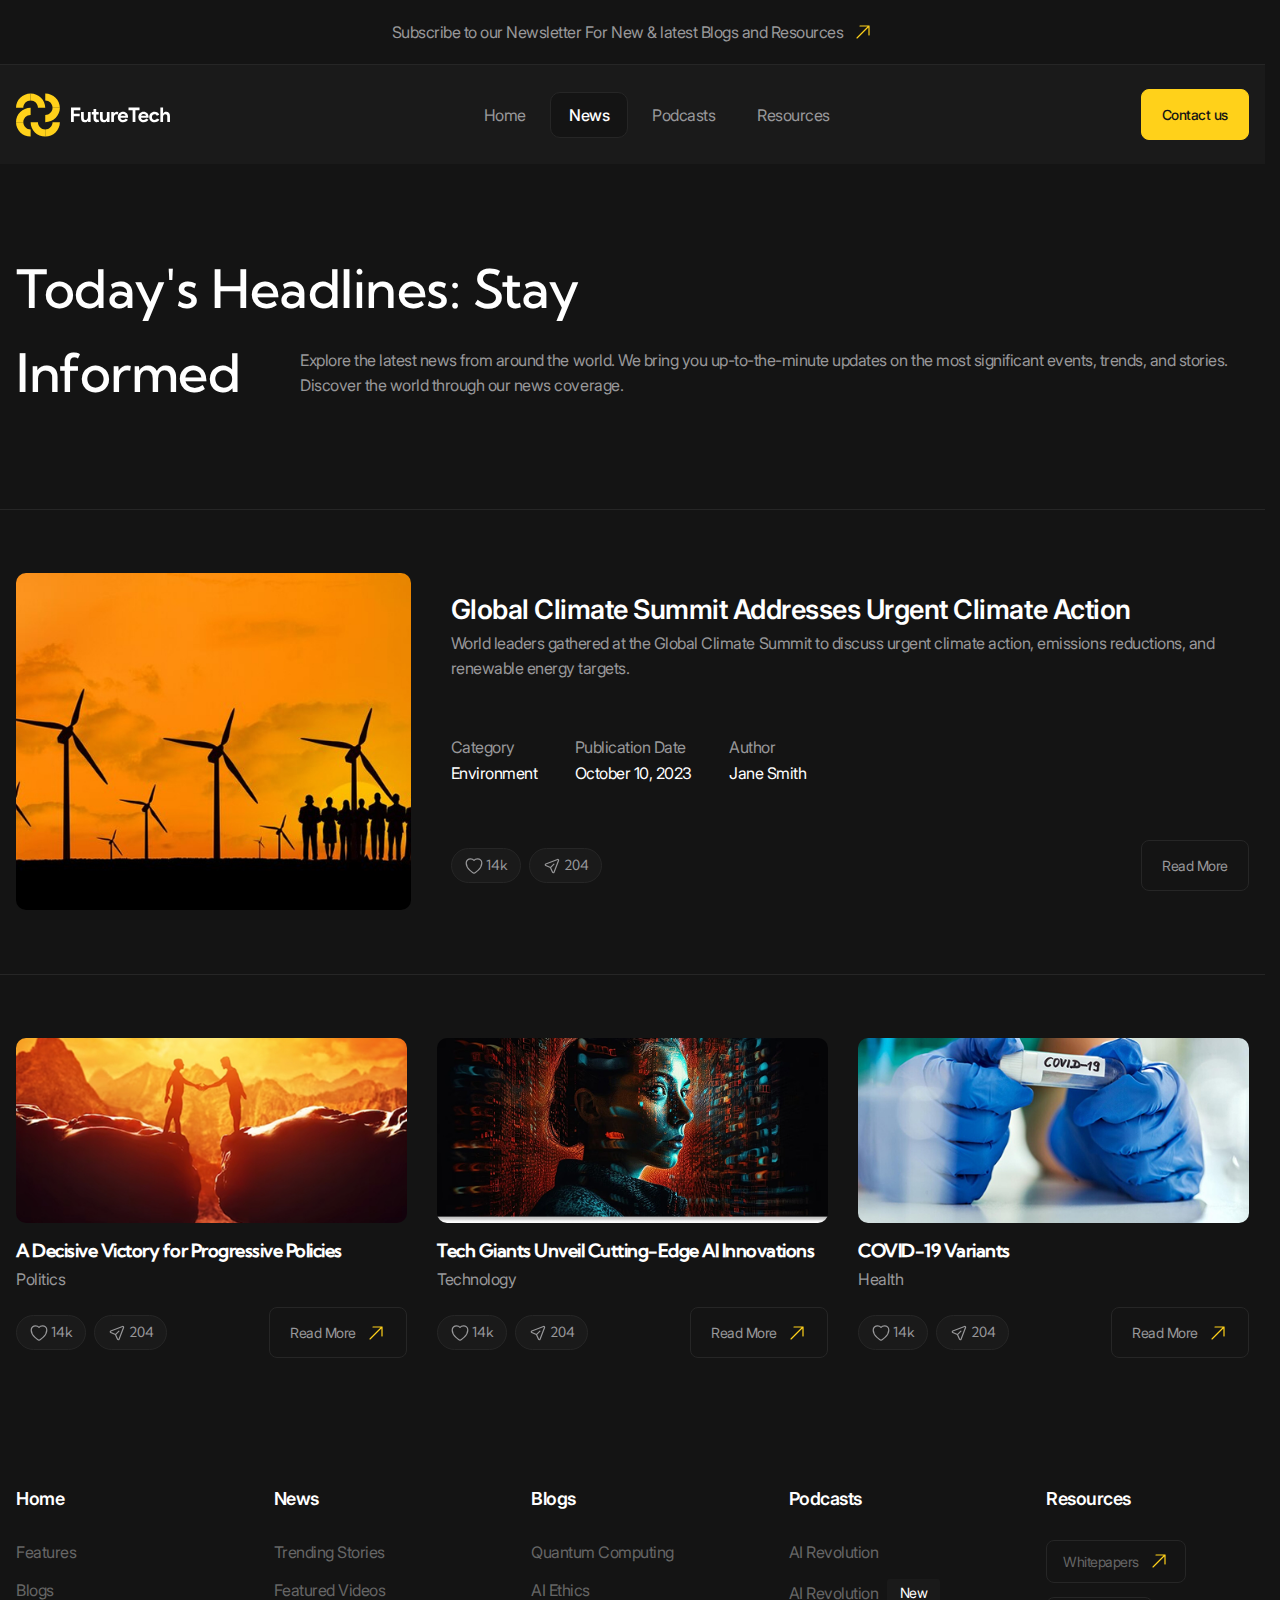
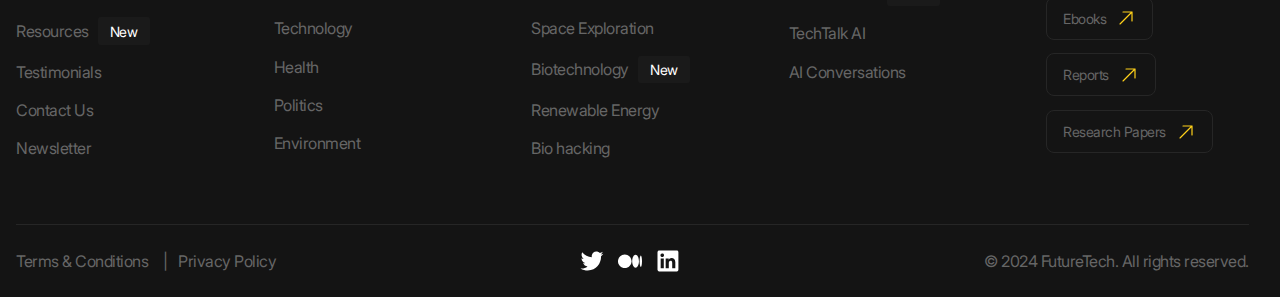
==== commit e15ce004: "hero alt finish" ====
--- a/news.html
+++ b/news.html
@@ -22,8 +22,8 @@
             <div class="header__body-inner container">
                 <a class="header__logo logo"
                     href="#" 
-                    title="Home"
-                    aria-label="Home"
+                    title="News"
+                    aria-label="News"
                 >
                     <img 
                     src="images/logo.svg" 
@@ -70,268 +70,261 @@
     <main>
         <section class="hero-alt" aria-labelledby="news-title">
             <header class="hero-alt__header">
-                <div class="hero-alt__header-inner container">
-                    <h1 class="hero-alt__title" id="news-title">
-                        Today's Headlines: Stay <span class="hero-alt__title-hidden-part">
-                            Informed
-                        </span>
-                    </h1>
-                    <p class="hero-alt-subtitle h1 hidden-mobile" aria-hidden="true">
-                        Informed
-                    </p>
-                    <p class="hero-alt__description">
-                        Explore the latest news from around the world. We bring you up-to-the-minute updates on the most significant events, trends, and stories. Discover the world through our news coverage.
-                    </p>
-                </div>
+              <div class="hero-alt__header-inner container">
+                <h1 class="hero-alt__title" id="news-title">
+                  Today's Headlines: Stay <span class="hero-alt__title-hidden-part">Informed</span>
+                </h1>
+                <p class="hero-alt__subtitle h1 hidden-mobile" aria-hidden="true">
+                  Informed
+                </p>
+                <p class="hero-alt__description">Explore the latest news from around the world. We bring you up-to-the-minute updates on the most significant events, trends, and stories. Discover the world through our news coverage.</p>
+              </div>
             </header>
-            <div class="hero-alt body">
-                <ul class="list">
-                    <li class="list__item">
-                        <article class="news-card container">
-                            <img src="news/1.jpg" alt="" class="news-card__image">
-                            <div class="news-card__body">
-                                <h2 class="news-card__title">
-                                    Global Climate Summit Addresses Urgent Climate Action
-                                </h2>
-                                <div class="news-card__description">
-                                    World leaders gathered at the Global Climate Summit to discuss urgent climate action, emissions reductions, and renewable energy targets.
-                                </div>
+            <div class="hero-alt__body">
+              <ul class="list">
+                <li class="list__item">
+                  <article class="news-card container">
+                    <img
+                      class="news-card__image"
+                      src="/news/1.jpg"
+                      alt=""
+                      width="515" height="427" loading="lazy"
+                    />
+                    <div class="news-card__body">
+                      <h2 class="news-card__title">Global Climate Summit Addresses Urgent Climate Action</h2>
+                      <div class="news-card__description">
+                        <p>World leaders gathered at the Global Climate Summit to discuss urgent climate action, emissions reductions, and renewable energy targets.</p>
+                      </div>
+                    </div>
+                    <div class="news-card__summary summary">
+                      <dl class="summary__list">
+                        <div class="summary__item">
+                          <dt class="summary__key">Category</dt>
+                          <dd class="summary__value">Environment</dd>
+                        </div>
+                        <div class="summary__item">
+                          <dt class="summary__key">Publication Date</dt>
+                          <dd class="summary__value">
+                            <time datetime="2023-10-10">October 10, 2023</time>
+                          </dd>
+                        </div>
+                        <div class="summary__item">
+                          <dt class="summary__key">Author</dt>
+                          <dd class="summary__value">Jane Smith</dd>
+                        </div>
+                      </dl>
+                    </div>
+                    <div class="news-card__controls">
+                      <div class="news-card__actions blog-actions">
+                        <ul class="blog-actions__list">
+                          <li class="blog-actions__item">
+                            <button
+                              class="blog-actions__button"
+                              type="button"
+                              aria-label="Like"
+                              title="Like"
+                            >
+                              <span class="blog-actions__icon-wrapper">
+                                    <svg width="24" height="25" viewBox="0 0 24 25" fill="none" xmlns="http://www.w3.org/2000/svg">
+                                      <path d="M11.645 21.4107L11.6384 21.4071L11.6158 21.3949C11.5965 21.3844 11.5689 21.3693 11.5336 21.3496C11.4629 21.3101 11.3612 21.2524 11.233 21.1769C10.9765 21.0261 10.6132 20.8039 10.1785 20.515C9.31074 19.9381 8.15122 19.0901 6.9886 18.0063C4.68781 15.8615 2.25 12.6751 2.25 8.75C2.25 5.82194 4.7136 3.5 7.6875 3.5C9.43638 3.5 11.0023 4.29909 12 5.5516C12.9977 4.29909 14.5636 3.5 16.3125 3.5C19.2864 3.5 21.75 5.82194 21.75 8.75C21.75 12.6751 19.3122 15.8615 17.0114 18.0063C15.8488 19.0901 14.6893 19.9381 13.8215 20.515C13.3868 20.8039 13.0235 21.0261 12.767 21.1769C12.6388 21.2524 12.5371 21.3101 12.4664 21.3496C12.4311 21.3693 12.4035 21.3844 12.3842 21.3949L12.3616 21.4071L12.355 21.4107L12.3523 21.4121C12.1323 21.5289 11.8677 21.5289 11.6477 21.4121L11.645 21.4107Z" stroke="#666666" stroke-width="1.5" stroke-linejoin="round"/>
+                                    </svg>
+                                  </span>
+                              <span>14k</span>
+                            </button>
+                          </li>
+                          <li class="blog-actions__item">
+                            <button
+                              class="blog-actions__button"
+                              type="button"
+                              aria-label="Share"
+                              title="Share"
+                            >
+                              <span class="blog-actions__icon-wrapper">
+                                    <svg width="24" height="25" viewBox="0 0 24 25" fill="none" xmlns="http://www.w3.org/2000/svg">
+                                      <path d="M10.0384 14.4616L4.1719 11.7951C3.36454 11.4281 3.39898 10.2697 4.22673 9.95134L18.8999 4.30781C19.7087 3.99675 20.5033 4.79139 20.1922 5.60013L14.5487 20.2733C14.2303 21.1011 13.072 21.1355 12.705 20.3281L10.0384 14.4616ZM10.0384 14.4616L14.4231 10.077" stroke="#666666" stroke-width="1.5" stroke-linecap="round" stroke-linejoin="round"/>
+                                    </svg>
+                                  </span>
+                              <span>204</span>
+                            </button>
+                          </li>
+                        </ul>
+                      </div>
+                      <a class="news-card__link button" href="/">Read More</a>
+                    </div>
+                  </article>
+                </li>
+                <li class="list__item">
+                  <div class="news container">
+                    <ul class="news__list">
+                      <li class="news__item">
+                        <article class="news-card">
+                          <img
+                            class="news-card__image"
+                            src="/news/2.jpg"
+                            alt=""
+                            width="512" height="222" loading="lazy"
+                          />
+                          <div class="news-card__body">
+                            <h2 class="news-card__title h6">A Decisive Victory for Progressive Policies</h2>
+                            <div class="news-card__description">
+                              <p>Politics</p>
                             </div>
-                            <div class="news-card__summary summary">
-                                <dl class="summary__list">
-                                    <div class="summary__item">
-                                        <dt class="summary__key">Category</dt>
-                                        <dd class="summary__value">Environment</dd>
-                                    </div>
-                                    <div class="summary__item">
-                                        <dt class="summary__key">Publication Date</dt>
-                                        <dd class="summary__value">October 10, 2023</dd>
-                                    </div>
-                                    <div class="summary__item">
-                                        <dt class="summary__key">Author</dt>
-                                        <dd class="summary__value">Jane Smith</dd>
-                                    </div>
-                                </dl>
+                          </div>
+                          <div class="news-card__controls">
+                            <div class="news-card__actions blog-actions">
+                              <ul class="blog-actions__list">
+                                <li class="blog-actions__item">
+                                  <button
+                                    class="blog-actions__button"
+                                    type="button"
+                                    aria-label="Like"
+                                    title="Like"
+                                  >
+                              <span class="blog-actions__icon-wrapper">
+                                    <svg width="24" height="25" viewBox="0 0 24 25" fill="none" xmlns="http://www.w3.org/2000/svg">
+                                      <path d="M11.645 21.4107L11.6384 21.4071L11.6158 21.3949C11.5965 21.3844 11.5689 21.3693 11.5336 21.3496C11.4629 21.3101 11.3612 21.2524 11.233 21.1769C10.9765 21.0261 10.6132 20.8039 10.1785 20.515C9.31074 19.9381 8.15122 19.0901 6.9886 18.0063C4.68781 15.8615 2.25 12.6751 2.25 8.75C2.25 5.82194 4.7136 3.5 7.6875 3.5C9.43638 3.5 11.0023 4.29909 12 5.5516C12.9977 4.29909 14.5636 3.5 16.3125 3.5C19.2864 3.5 21.75 5.82194 21.75 8.75C21.75 12.6751 19.3122 15.8615 17.0114 18.0063C15.8488 19.0901 14.6893 19.9381 13.8215 20.515C13.3868 20.8039 13.0235 21.0261 12.767 21.1769C12.6388 21.2524 12.5371 21.3101 12.4664 21.3496C12.4311 21.3693 12.4035 21.3844 12.3842 21.3949L12.3616 21.4071L12.355 21.4107L12.3523 21.4121C12.1323 21.5289 11.8677 21.5289 11.6477 21.4121L11.645 21.4107Z" stroke="#666666" stroke-width="1.5" stroke-linejoin="round"/>
+                                    </svg>
+                                  </span>
+                                    <span>14k</span>
+                                  </button>
+                                </li>
+                                <li class="blog-actions__item">
+                                  <button
+                                    class="blog-actions__button"
+                                    type="button"
+                                    aria-label="Share"
+                                    title="Share"
+                                  >
+                              <span class="blog-actions__icon-wrapper">
+                                    <svg width="24" height="25" viewBox="0 0 24 25" fill="none" xmlns="http://www.w3.org/2000/svg">
+                                      <path d="M10.0384 14.4616L4.1719 11.7951C3.36454 11.4281 3.39898 10.2697 4.22673 9.95134L18.8999 4.30781C19.7087 3.99675 20.5033 4.79139 20.1922 5.60013L14.5487 20.2733C14.2303 21.1011 13.072 21.1355 12.705 20.3281L10.0384 14.4616ZM10.0384 14.4616L14.4231 10.077" stroke="#666666" stroke-width="1.5" stroke-linecap="round" stroke-linejoin="round"/>
+                                    </svg>
+                                  </span>
+                                    <span>204</span>
+                                  </button>
+                                </li>
+                              </ul>
                             </div>
-                            <div class="news-card__controls">
-                                <div class="news-card__actions blog-actions">
-                                    <ul class="blog-actions__list">
-                                        <li class="blog-actions__item">
-                                            <button
-                                            class="blog-actions__button"
-                                            type="button"
-                                            aria-label="Like"
-                                            title="Like"
-                                            >
-                                            <span class="blog-actions__icon-wrapper">
-                                                <svg width="24" height="25" viewBox="0 0 24 25" fill="none" xmlns="http://www.w3.org/2000/svg">
-                                                <path d="M11.645 21.4107L11.6384 21.4071L11.6158 21.3949C11.5965 21.3844 11.5689 21.3693 11.5336 21.3496C11.4629 21.3101 11.3612 21.2524 11.233 21.1769C10.9765 21.0261 10.6132 20.8039 10.1785 20.515C9.31074 19.9381 8.15122 19.0901 6.9886 18.0063C4.68781 15.8615 2.25 12.6751 2.25 8.75C2.25 5.82194 4.7136 3.5 7.6875 3.5C9.43638 3.5 11.0023 4.29909 12 5.5516C12.9977 4.29909 14.5636 3.5 16.3125 3.5C19.2864 3.5 21.75 5.82194 21.75 8.75C21.75 12.6751 19.3122 15.8615 17.0114 18.0063C15.8488 19.0901 14.6893 19.9381 13.8215 20.515C13.3868 20.8039 13.0235 21.0261 12.767 21.1769C12.6388 21.2524 12.5371 21.3101 12.4664 21.3496C12.4311 21.3693 12.4035 21.3844 12.3842 21.3949L12.3616 21.4071L12.355 21.4107L12.3523 21.4121C12.1323 21.5289 11.8677 21.5289 11.6477 21.4121L11.645 21.4107Z" stroke="#666666" stroke-width="1.5" stroke-linejoin="round"/>
-                                                </svg>
-                                            </span>
-                                            <span>14k</span>
-                                            </button>
-                                        </li>
-                                        <li class="blog-actions__item">
-                                            <button
-                                            class="blog-actions__button"
-                                            type="button"
-                                            aria-label="Share"
-                                            title="Share"
-                                            >
-                                            <span class="blog-actions__icon-wrapper">
-                                                <svg width="24" height="25" viewBox="0 0 24 25" fill="none" xmlns="http://www.w3.org/2000/svg">
-                                                <path d="M10.0384 14.4616L4.1719 11.7951C3.36454 11.4281 3.39898 10.2697 4.22673 9.95134L18.8999 4.30781C19.7087 3.99675 20.5033 4.79139 20.1922 5.50013L14.5487 20.2733C14.2303 21.1011 13.072 21.1355 12.705 20.3281L10.0384 14.4616ZM10.0384 14.4616L14.4231 10.077" stroke="#666666" stroke-width="1.5" stroke-linecap="round" stroke-linejoin="round"/>
-                                                </svg>
-                                            </span>
-                                            <span>204</span>
-                                            </button>
-                                        </li>
-                                        </ul>
-                                    <a href="" class="news-card__link button">
-                                        Read More
-                                    </a>
-                                </div>
+                            <a class="news-card__link button" href="/">
+                              <span class="icon icon--yellow-arrow">Read More</span>
+                            </a>
+                          </div>
+                        </article>
+                      </li>
+                      <li class="news__item">
+                        <article class="news-card">
+                          <img
+                            class="news-card__image"
+                            src="/news/3.jpg"
+                            alt=""
+                            width="512" height="222" loading="lazy"
+                          />
+                          <div class="news-card__body">
+                            <h2 class="news-card__title h6">Tech Giants Unveil Cutting-Edge AI Innovations</h2>
+                            <div class="news-card__description">
+                              <p>Technology</p>
                             </div>
+                          </div>
+                          <div class="news-card__controls">
+                            <div class="news-card__actions blog-actions">
+                              <ul class="blog-actions__list">
+                                <li class="blog-actions__item">
+                                  <button
+                                    class="blog-actions__button"
+                                    type="button"
+                                    aria-label="Like"
+                                    title="Like"
+                                  >
+                              <span class="blog-actions__icon-wrapper">
+                                    <svg width="24" height="25" viewBox="0 0 24 25" fill="none" xmlns="http://www.w3.org/2000/svg">
+                                      <path d="M11.645 21.4107L11.6384 21.4071L11.6158 21.3949C11.5965 21.3844 11.5689 21.3693 11.5336 21.3496C11.4629 21.3101 11.3612 21.2524 11.233 21.1769C10.9765 21.0261 10.6132 20.8039 10.1785 20.515C9.31074 19.9381 8.15122 19.0901 6.9886 18.0063C4.68781 15.8615 2.25 12.6751 2.25 8.75C2.25 5.82194 4.7136 3.5 7.6875 3.5C9.43638 3.5 11.0023 4.29909 12 5.5516C12.9977 4.29909 14.5636 3.5 16.3125 3.5C19.2864 3.5 21.75 5.82194 21.75 8.75C21.75 12.6751 19.3122 15.8615 17.0114 18.0063C15.8488 19.0901 14.6893 19.9381 13.8215 20.515C13.3868 20.8039 13.0235 21.0261 12.767 21.1769C12.6388 21.2524 12.5371 21.3101 12.4664 21.3496C12.4311 21.3693 12.4035 21.3844 12.3842 21.3949L12.3616 21.4071L12.355 21.4107L12.3523 21.4121C12.1323 21.5289 11.8677 21.5289 11.6477 21.4121L11.645 21.4107Z" stroke="#666666" stroke-width="1.5" stroke-linejoin="round"/>
+                                    </svg>
+                                  </span>
+                                    <span>14k</span>
+                                  </button>
+                                </li>
+                                <li class="blog-actions__item">
+                                  <button
+                                    class="blog-actions__button"
+                                    type="button"
+                                    aria-label="Share"
+                                    title="Share"
+                                  >
+                              <span class="blog-actions__icon-wrapper">
+                                    <svg width="24" height="25" viewBox="0 0 24 25" fill="none" xmlns="http://www.w3.org/2000/svg">
+                                      <path d="M10.0384 14.4616L4.1719 11.7951C3.36454 11.4281 3.39898 10.2697 4.22673 9.95134L18.8999 4.30781C19.7087 3.99675 20.5033 4.79139 20.1922 5.60013L14.5487 20.2733C14.2303 21.1011 13.072 21.1355 12.705 20.3281L10.0384 14.4616ZM10.0384 14.4616L14.4231 10.077" stroke="#666666" stroke-width="1.5" stroke-linecap="round" stroke-linejoin="round"/>
+                                    </svg>
+                                  </span>
+                                    <span>204</span>
+                                  </button>
+                                </li>
+                              </ul>
+                            </div>
+                            <a class="news-card__link button" href="/">
+                              <span class="icon icon--yellow-arrow">Read More</span>
+                            </a>
+                          </div>
                         </article>
-                    </li>
-                    <li class="list__item">
-                        <div class="news container">
-                            <ul class="news__list">
-                                <li class="news__item">
-                                    <article class="news-card">
-                                        <img src="news/2.jpg" alt="" class="news-card__image"
-                                        width="512" height="222">
-                                        <div class="news-card__body">
-                                            <h2 class="news-card__title h6">
-                                                A Decisive Victory for Progressive Policies
-                                            </h2>
-                                            <div class="news-card__description">
-                                                Politics
-                                            </div>
-                                        </div>
-                                        <div class="news-card__controls">
-                                            <div class="news-card__actions blog-actions">
-                                                <ul class="blog-actions__list">
-                                                    <li class="blog-actions__item">
-                                                        <button
-                                                        class="blog-actions__button"
-                                                        type="button"
-                                                        aria-label="Like"
-                                                        title="Like"
-                                                        >
-                                                        <span class="blog-actions__icon-wrapper">
-                                                            <svg width="24" height="25" viewBox="0 0 24 25" fill="none" xmlns="http://www.w3.org/2000/svg">
-                                                            <path d="M11.645 21.4107L11.6384 21.4071L11.6158 21.3949C11.5965 21.3844 11.5689 21.3693 11.5336 21.3496C11.4629 21.3101 11.3612 21.2524 11.233 21.1769C10.9765 21.0261 10.6132 20.8039 10.1785 20.515C9.31074 19.9381 8.15122 19.0901 6.9886 18.0063C4.68781 15.8615 2.25 12.6751 2.25 8.75C2.25 5.82194 4.7136 3.5 7.6875 3.5C9.43638 3.5 11.0023 4.29909 12 5.5516C12.9977 4.29909 14.5636 3.5 16.3125 3.5C19.2864 3.5 21.75 5.82194 21.75 8.75C21.75 12.6751 19.3122 15.8615 17.0114 18.0063C15.8488 19.0901 14.6893 19.9381 13.8215 20.515C13.3868 20.8039 13.0235 21.0261 12.767 21.1769C12.6388 21.2524 12.5371 21.3101 12.4664 21.3496C12.4311 21.3693 12.4035 21.3844 12.3842 21.3949L12.3616 21.4071L12.355 21.4107L12.3523 21.4121C12.1323 21.5289 11.8677 21.5289 11.6477 21.4121L11.645 21.4107Z" stroke="#666666" stroke-width="1.5" stroke-linejoin="round"/>
-                                                            </svg>
-                                                        </span>
-                                                        <span>14k</span>
-                                                        </button>
-                                                    </li>
-                                                    <li class="blog-actions__item">
-                                                        <button
-                                                        class="blog-actions__button"
-                                                        type="button"
-                                                        aria-label="Share"
-                                                        title="Share"
-                                                        >
-                                                        <span class="blog-actions__icon-wrapper">
-                                                            <svg width="24" height="25" viewBox="0 0 24 25" fill="none" xmlns="http://www.w3.org/2000/svg">
-                                                            <path d="M10.0384 14.4616L4.1719 11.7951C3.36454 11.4281 3.39898 10.2697 4.22673 9.95134L18.8999 4.30781C19.7087 3.99675 20.5033 4.79139 20.1922 5.50013L14.5487 20.2733C14.2303 21.1011 13.072 21.1355 12.705 20.3281L10.0384 14.4616ZM10.0384 14.4616L14.4231 10.077" stroke="#666666" stroke-width="1.5" stroke-linecap="round" stroke-linejoin="round"/>
-                                                            </svg>
-                                                        </span>
-                                                        <span>204</span>
-                                                        </button>
-                                                    </li>
-                                                    </ul>
-                                                <a href="" class="news-card__link button">
-                                                    <span class="icon icon--yellow-arrow">Read More</span>
-                                                </a>
-                                            </div>
-                                        </div>
-                                    </article>
+                      </li>
+                      <li class="news__item">
+                        <article class="news-card">
+                          <img
+                            class="news-card__image"
+                            src="news/4.jpg"
+                            alt=""
+                            width="512" height="222" loading="lazy"
+                          />
+                          <div class="news-card__body">
+                            <h2 class="news-card__title h6">COVID-19 Variants</h2>
+                            <div class="news-card__description">
+                              <p>Health</p>
+                            </div>
+                          </div>
+                          <div class="news-card__controls">
+                            <div class="news-card__actions blog-actions">
+                              <ul class="blog-actions__list">
+                                <li class="blog-actions__item">
+                                  <button
+                                    class="blog-actions__button"
+                                    type="button"
+                                    aria-label="Like"
+                                    title="Like"
+                                  >
+                              <span class="blog-actions__icon-wrapper">
+                                    <svg width="24" height="25" viewBox="0 0 24 25" fill="none" xmlns="http://www.w3.org/2000/svg">
+                                      <path d="M11.645 21.4107L11.6384 21.4071L11.6158 21.3949C11.5965 21.3844 11.5689 21.3693 11.5336 21.3496C11.4629 21.3101 11.3612 21.2524 11.233 21.1769C10.9765 21.0261 10.6132 20.8039 10.1785 20.515C9.31074 19.9381 8.15122 19.0901 6.9886 18.0063C4.68781 15.8615 2.25 12.6751 2.25 8.75C2.25 5.82194 4.7136 3.5 7.6875 3.5C9.43638 3.5 11.0023 4.29909 12 5.5516C12.9977 4.29909 14.5636 3.5 16.3125 3.5C19.2864 3.5 21.75 5.82194 21.75 8.75C21.75 12.6751 19.3122 15.8615 17.0114 18.0063C15.8488 19.0901 14.6893 19.9381 13.8215 20.515C13.3868 20.8039 13.0235 21.0261 12.767 21.1769C12.6388 21.2524 12.5371 21.3101 12.4664 21.3496C12.4311 21.3693 12.4035 21.3844 12.3842 21.3949L12.3616 21.4071L12.355 21.4107L12.3523 21.4121C12.1323 21.5289 11.8677 21.5289 11.6477 21.4121L11.645 21.4107Z" stroke="#666666" stroke-width="1.5" stroke-linejoin="round"/>
+                                    </svg>
+                                  </span>
+                                    <span>14k</span>
+                                  </button>
                                 </li>
-                            </ul>
-                        </div>
-                    </li>
-                    <li class="list__item">
-                        <div class="news container">
-                            <ul class="news__list">
-                                <li class="news__item">
-                                    <article class="news-card">
-                                        <img src="news/3.jpg" alt="" class="news-card__image"
-                                        width="512" height="222">
-                                        <div class="news-card__body">
-                                            <h2 class="news-card__title h6">
-                                                Tech Giants Unveil Cutting-Edge AI Innovations
-                                            </h2>
-                                            <div class="news-card__description">
-                                                Technology
-                                            </div>
-                                        </div>
-                                        <div class="news-card__controls">
-                                            <div class="news-card__actions blog-actions">
-                                                <ul class="blog-actions__list">
-                                                    <li class="blog-actions__item">
-                                                        <button
-                                                        class="blog-actions__button"
-                                                        type="button"
-                                                        aria-label="Like"
-                                                        title="Like"
-                                                        >
-                                                        <span class="blog-actions__icon-wrapper">
-                                                            <svg width="24" height="25" viewBox="0 0 24 25" fill="none" xmlns="http://www.w3.org/2000/svg">
-                                                            <path d="M11.645 21.4107L11.6384 21.4071L11.6158 21.3949C11.5965 21.3844 11.5689 21.3693 11.5336 21.3496C11.4629 21.3101 11.3612 21.2524 11.233 21.1769C10.9765 21.0261 10.6132 20.8039 10.1785 20.515C9.31074 19.9381 8.15122 19.0901 6.9886 18.0063C4.68781 15.8615 2.25 12.6751 2.25 8.75C2.25 5.82194 4.7136 3.5 7.6875 3.5C9.43638 3.5 11.0023 4.29909 12 5.5516C12.9977 4.29909 14.5636 3.5 16.3125 3.5C19.2864 3.5 21.75 5.82194 21.75 8.75C21.75 12.6751 19.3122 15.8615 17.0114 18.0063C15.8488 19.0901 14.6893 19.9381 13.8215 20.515C13.3868 20.8039 13.0235 21.0261 12.767 21.1769C12.6388 21.2524 12.5371 21.3101 12.4664 21.3496C12.4311 21.3693 12.4035 21.3844 12.3842 21.3949L12.3616 21.4071L12.355 21.4107L12.3523 21.4121C12.1323 21.5289 11.8677 21.5289 11.6477 21.4121L11.645 21.4107Z" stroke="#666666" stroke-width="1.5" stroke-linejoin="round"/>
-                                                            </svg>
-                                                        </span>
-                                                        <span>6k</span>
-                                                        </button>
-                                                    </li>
-                                                    <li class="blog-actions__item">
-                                                        <button
-                                                        class="blog-actions__button"
-                                                        type="button"
-                                                        aria-label="Share"
-                                                        title="Share"
-                                                        >
-                                                        <span class="blog-actions__icon-wrapper">
-                                                            <svg width="24" height="25" viewBox="0 0 24 25" fill="none" xmlns="http://www.w3.org/2000/svg">
-                                                            <path d="M10.0384 14.4616L4.1719 11.7951C3.36454 11.4281 3.39898 10.2697 4.22673 9.95134L18.8999 4.30781C19.7087 3.99675 20.5033 4.79139 20.1922 5.50013L14.5487 20.2733C14.2303 21.1011 13.072 21.1355 12.705 20.3281L10.0384 14.4616ZM10.0384 14.4616L14.4231 10.077" stroke="#666666" stroke-width="1.5" stroke-linecap="round" stroke-linejoin="round"/>
-                                                            </svg>
-                                                        </span>
-                                                        <span>92</span>
-                                                        </button>
-                                                    </li>
-                                                    </ul>
-                                                <a href="" class="news-card__link button">
-                                                    <span class="icon icon--yellow-arrow">Read More</span>
-                                                </a>
-                                            </div>
-                                        </div>
-                                    </article>
+                                <li class="blog-actions__item">
+                                  <button
+                                    class="blog-actions__button"
+                                    type="button"
+                                    aria-label="Share"
+                                    title="Share"
+                                  >
+                              <span class="blog-actions__icon-wrapper">
+                                    <svg width="24" height="25" viewBox="0 0 24 25" fill="none" xmlns="http://www.w3.org/2000/svg">
+                                      <path d="M10.0384 14.4616L4.1719 11.7951C3.36454 11.4281 3.39898 10.2697 4.22673 9.95134L18.8999 4.30781C19.7087 3.99675 20.5033 4.79139 20.1922 5.60013L14.5487 20.2733C14.2303 21.1011 13.072 21.1355 12.705 20.3281L10.0384 14.4616ZM10.0384 14.4616L14.4231 10.077" stroke="#666666" stroke-width="1.5" stroke-linecap="round" stroke-linejoin="round"/>
+                                    </svg>
+                                  </span>
+                                    <span>204</span>
+                                  </button>
                                 </li>
-                            </ul>
-                        </div>
-                    </li>
-                    <li class="list__item">
-                        <div class="news container">
-                            <ul class="news__list">
-                                <li class="news__item">
-                                    <article class="news-card">
-                                        <img src="news/4.jpg" alt="" class="news-card__image"
-                                        width="512" height="222">
-                                        <div class="news-card__body">
-                                            <h2 class="news-card__title h6">
-                                                COVID-19 Variants
-                                            </h2>
-                                            <div class="news-card__description">
-                                                Health
-                                            </div>
-                                        </div>
-                                        <div class="news-card__controls">
-                                            <div class="news-card__actions blog-actions">
-                                                <ul class="blog-actions__list">
-                                                    <li class="blog-actions__item">
-                                                        <button
-                                                        class="blog-actions__button"
-                                                        type="button"
-                                                        aria-label="Like"
-                                                        title="Like"
-                                                        >
-                                                        <span class="blog-actions__icon-wrapper">
-                                                            <svg width="24" height="25" viewBox="0 0 24 25" fill="none" xmlns="http://www.w3.org/2000/svg">
-                                                            <path d="M11.645 21.4107L11.6384 21.4071L11.6158 21.3949C11.5965 21.3844 11.5689 21.3693 11.5336 21.3496C11.4629 21.3101 11.3612 21.2524 11.233 21.1769C10.9765 21.0261 10.6132 20.8039 10.1785 20.515C9.31074 19.9381 8.15122 19.0901 6.9886 18.0063C4.68781 15.8615 2.25 12.6751 2.25 8.75C2.25 5.82194 4.7136 3.5 7.6875 3.5C9.43638 3.5 11.0023 4.29909 12 5.5516C12.9977 4.29909 14.5636 3.5 16.3125 3.5C19.2864 3.5 21.75 5.82194 21.75 8.75C21.75 12.6751 19.3122 15.8615 17.0114 18.0063C15.8488 19.0901 14.6893 19.9381 13.8215 20.515C13.3868 20.8039 13.0235 21.0261 12.767 21.1769C12.6388 21.2524 12.5371 21.3101 12.4664 21.3496C12.4311 21.3693 12.4035 21.3844 12.3842 21.3949L12.3616 21.4071L12.355 21.4107L12.3523 21.4121C12.1323 21.5289 11.8677 21.5289 11.6477 21.4121L11.645 21.4107Z" stroke="#666666" stroke-width="1.5" stroke-linejoin="round"/>
-                                                            </svg>
-                                                        </span>
-                                                        <span>14k</span>
-                                                        </button>
-                                                    </li>
-                                                    <li class="blog-actions__item">
-                                                        <button
-                                                        class="blog-actions__button"
-                                                        type="button"
-                                                        aria-label="Share"
-                                                        title="Share"
-                                                        >
-                                                        <span class="blog-actions__icon-wrapper">
-                                                            <svg width="24" height="25" viewBox="0 0 24 25" fill="none" xmlns="http://www.w3.org/2000/svg">
-                                                            <path d="M10.0384 14.4616L4.1719 11.7951C3.36454 11.4281 3.39898 10.2697 4.22673 9.95134L18.8999 4.30781C19.7087 3.99675 20.5033 4.79139 20.1922 5.50013L14.5487 20.2733C14.2303 21.1011 13.072 21.1355 12.705 20.3281L10.0384 14.4616ZM10.0384 14.4616L14.4231 10.077" stroke="#666666" stroke-width="1.5" stroke-linecap="round" stroke-linejoin="round"/>
-                                                            </svg>
-                                                        </span>
-                                                        <span>204</span>
-                                                        </button>
-                                                    </li>
-                                                    </ul>
-                                                <a href="" class="news-card__link button">
-                                                    <span class="icon icon--yellow-arrow">Read More</span>
-                                                </a>
-                                            </div>
-                                        </div>
-                                    </article>
-                                </li>
-                            </ul>
-                        </div>
-                    </li>
-                </ul>
+                              </ul>
+                            </div>
+                            <a class="news-card__link button" href="/">
+                              <span class="icon icon--yellow-arrow">Read More</span>
+                            </a>
+                          </div>
+                        </article>
+                      </li>
+                    </ul>
+                  </div>
+                </li>
+              </ul>
             </div>
         </section>
     </main>
--- a/styles/main.css
+++ b/styles/main.css
@@ -1687,4 +1687,173 @@
   align-items: center;
 }
 
+.hero-alt__header {
+  padding-top: clamp(2.5rem, 1.0661764706rem + 5.8823529412vw, 8.125rem);
+  padding-bottom: clamp(2.5rem, 0.7475490196rem + 7.1895424837vw, 9.375rem);
+  border-bottom: var(--border);
+}
+.hero-alt__header-inner {
+  display: grid;
+  align-items: center;
+  gap: 1.25rem 5rem;
+}
+@media (width <= 90.06125rem) {
+  .hero-alt__header-inner {
+    column-gap: 3.75rem;
+  }
+}
+@media (width > 47.99875rem) {
+  .hero-alt__header-inner {
+    grid-template-columns: auto 1fr;
+  }
+}
+@media (width <= 47.99875rem) {
+  .hero-alt__header-inner {
+    row-gap: 0.875rem;
+  }
+}
+.hero-alt__title {
+  grid-column: -1/1;
+}
+@media (width > 47.99875rem) {
+  .hero-alt__title-hidden-part {
+    position: absolute !important;
+    width: 1px !important;
+    height: 1px !important;
+    margin: -1px !important;
+    border: 0 !important;
+    padding: 0 !important;
+    white-space: nowrap !important;
+    clip-path: inset(100%) !important;
+    clip: rect(0 0 0 0) !important;
+    overflow: hidden !important;
+  }
+}
+
+.summary--2-cols .summary__list {
+  display: grid;
+  grid-template-columns: repeat(2, 1fr);
+  gap: 1.875rem 1.25rem;
+}
+@media (width <= 90.06125rem) {
+  .summary--2-cols .summary__list {
+    row-gap: 1.25rem;
+  }
+}
+.summary--2-cols .summary__item--wide {
+  grid-column: -1/1;
+  row-gap: clamp(0.625rem, 0.5294117647rem + 0.3921568627vw, 1rem);
+  margin-top: 1.25rem;
+}
+.summary__list {
+  display: flex;
+  column-gap: clamp(1.25rem, 0.7720588235rem + 1.9607843137vw, 3.125rem);
+}
+.summary__item {
+  display: grid;
+  row-gap: 0.25rem;
+}
+@media (width <= 90.06125rem) {
+  .summary__item {
+    row-gap: 0.125rem;
+  }
+}
+.summary__value {
+  color: var(--color-light);
+}
+
+.news-card {
+  display: grid;
+  row-gap: 1.25rem;
+  height: 100%;
+}
+@media (width <= 90.06125rem) {
+  .news-card {
+    row-gap: 1rem;
+  }
+}
+.news-card:has(.news-card__summary) {
+  align-items: center;
+  column-gap: 5rem;
+  padding-block: clamp(2.5rem, 1.862745098rem + 2.614379085vw, 5rem);
+}
+@media (width <= 90.06125rem) {
+  .news-card:has(.news-card__summary) {
+    column-gap: 2.5rem;
+  }
+}
+@media (width > 47.99875rem) {
+  .news-card:has(.news-card__summary) {
+    grid-template-columns: 32% 1fr;
+    grid-template-areas: "image other" "image other" "image other";
+  }
+}
+.news-card:has(.news-card__summary) .news-card__image {
+  height: clamp(13.3125rem, 9.9031862745rem + 13.9869281046vw, 26.6875rem);
+}
+@media (width > 47.99875rem) {
+  .news-card:has(.news-card__summary) .news-card__image {
+    grid-area: image;
+  }
+}
+.news-card:has(.news-card__summary) .news-card__title {
+  font-size: clamp(1.25rem, 1.0588235294rem + 0.7843137255vw, 2rem);
+  font-family: var(--font-family-base);
+  font-weight: 600;
+}
+.news-card__image {
+  width: 100%;
+  height: 13.875rem;
+  object-fit: cover;
+  border-radius: 0.75rem;
+}
+@media (width <= 90.06125rem) {
+  .news-card__image {
+    height: 11.5625rem;
+    border-radius: 0.625rem;
+  }
+}
+.news-card__body {
+  display: grid;
+  row-gap: 0.625rem;
+}
+@media (width <= 90.06125rem) {
+  .news-card__body {
+    row-gap: 0.25rem;
+  }
+}
+.news-card__controls {
+  display: flex;
+  justify-content: space-between;
+  align-items: center;
+  column-gap: 1rem;
+}
+@media (width <= 30.06125rem) {
+  .news-card__link {
+    min-width: 9.5625rem;
+  }
+}
+
+.news {
+  display: grid;
+  row-gap: 5rem;
+  padding-block: clamp(2.5rem, 1.862745098rem + 2.614379085vw, 5rem);
+}
+@media (width <= 90.06125rem) {
+  .news {
+    row-gap: 2.5rem;
+  }
+}
+.news__header {
+  display: flex;
+  justify-content: space-between;
+  align-items: center;
+  column-gap: 1rem;
+}
+.news__list {
+  display: grid;
+  grid-template-columns: repeat(auto-fit, minmax(22.375rem, 1fr));
+  gap: 1.875rem;
+}
+
 /*# sourceMappingURL=main.css.map */
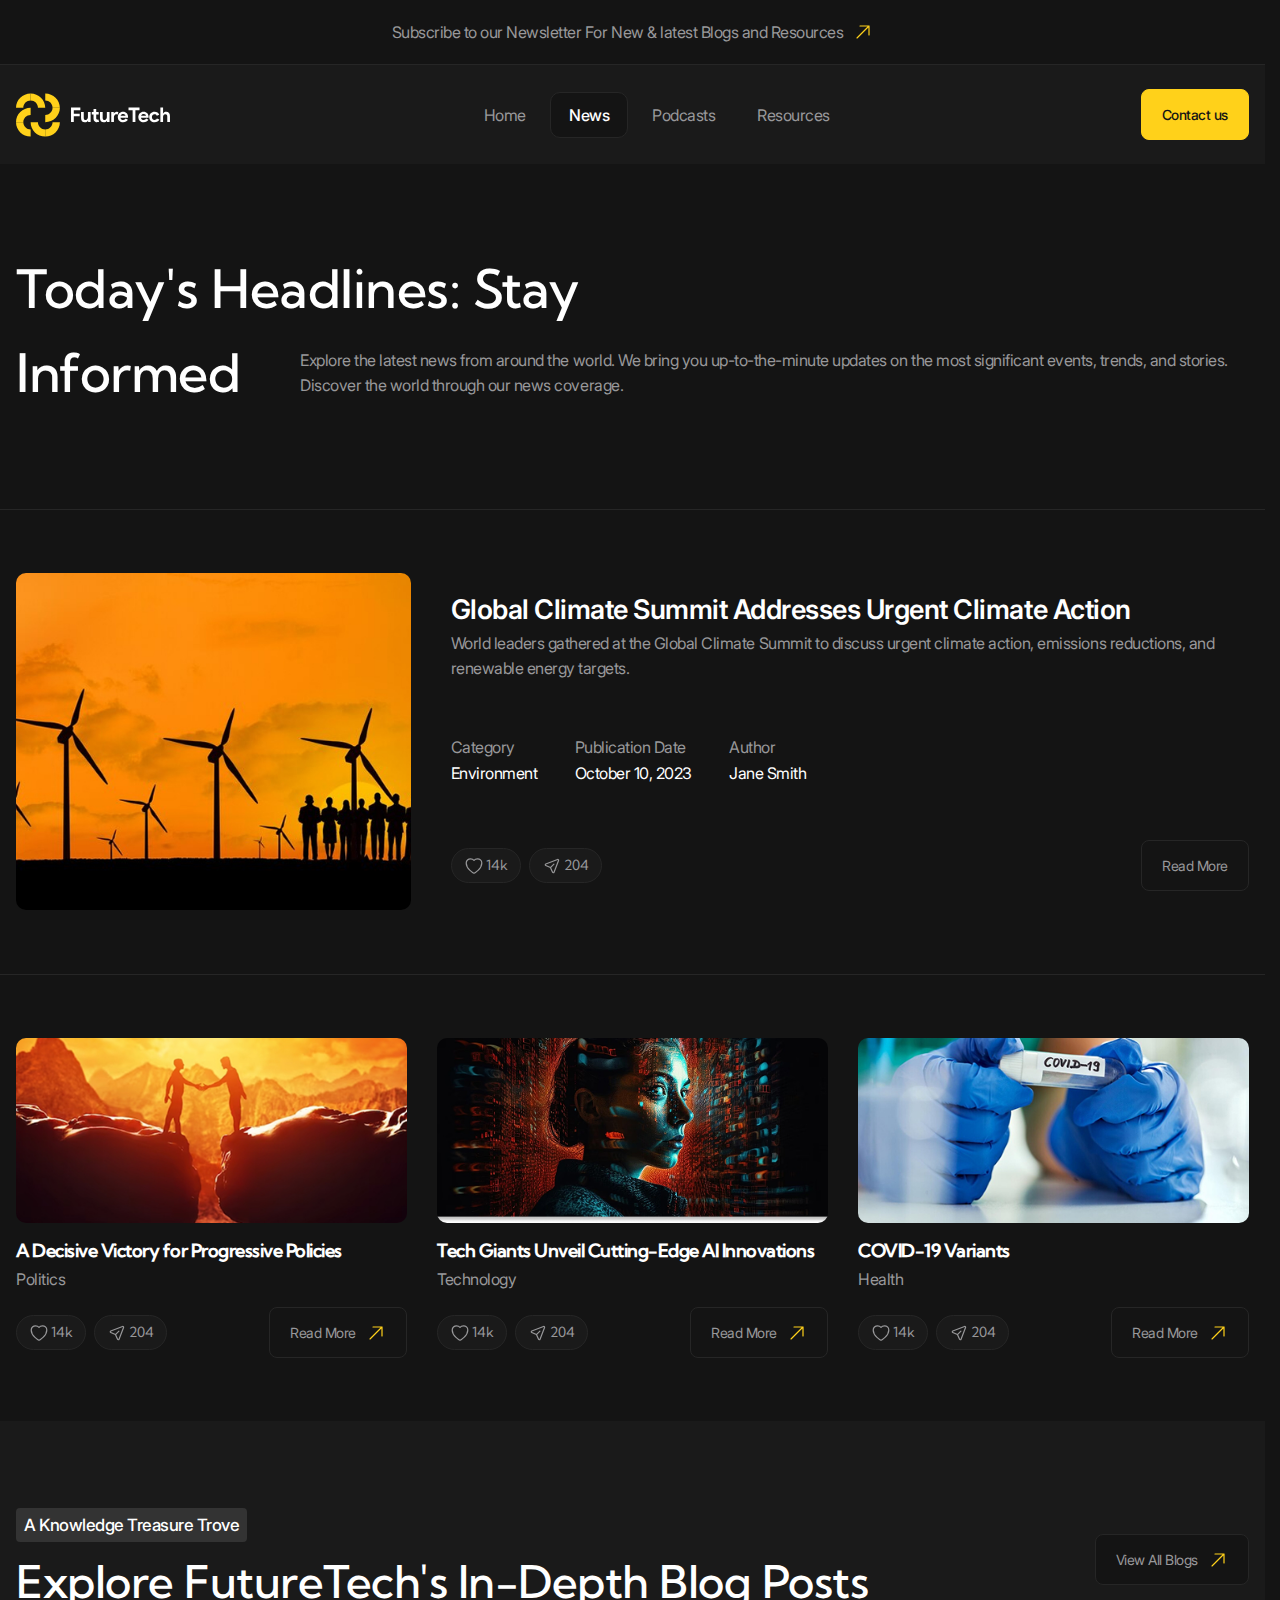
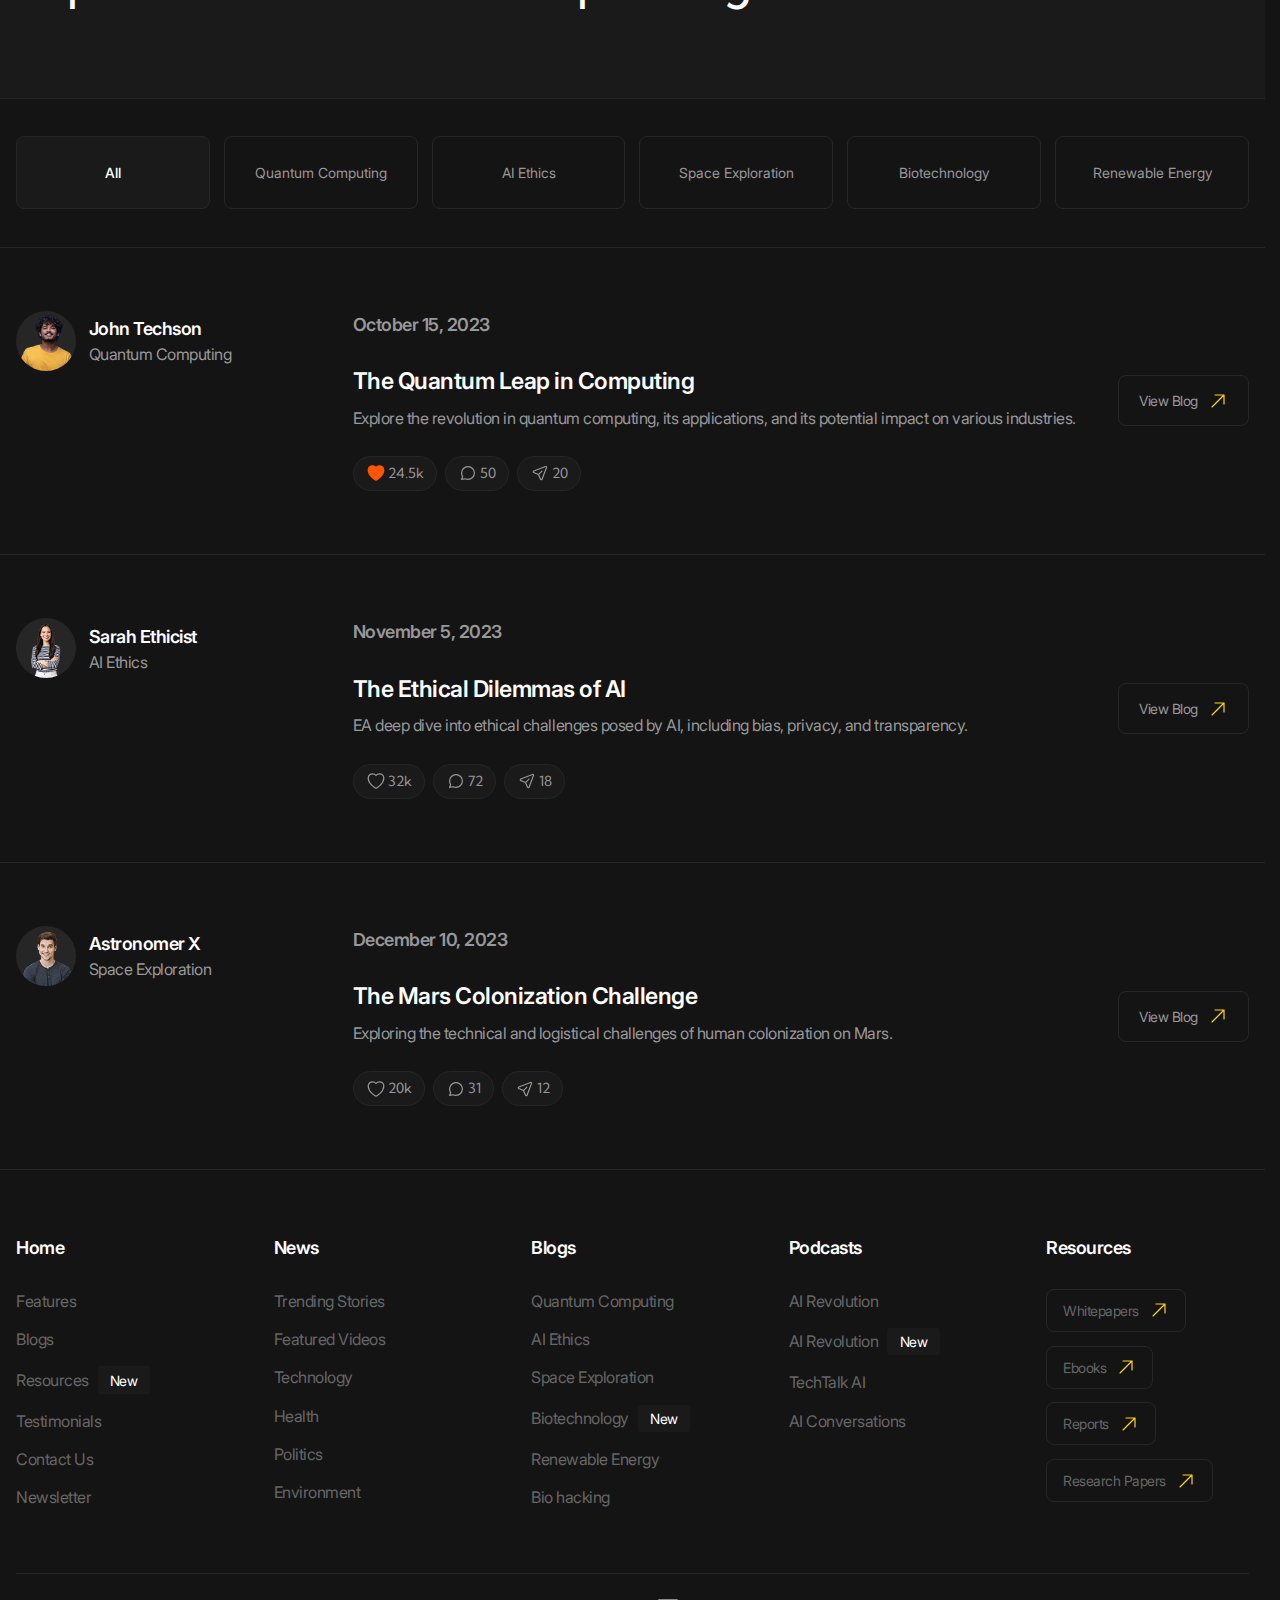
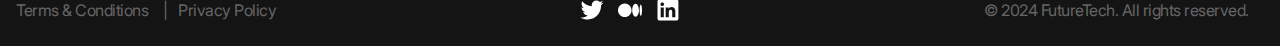
==== commit 8ac5420a: "news gblog-title" ====
--- a/news.html
+++ b/news.html
@@ -327,6 +327,395 @@
               </ul>
             </div>
         </section>
+
+        <section class="section" aria-labelledby="blog-title">
+            <header class="section__header">
+                <div class="section__header-inner container">
+                    <div class="section__header-info">
+                    <p class="section__subtitle tag">A Knowledge Treasure Trove</p>
+                    <h2 class="section__title" id="blog-title">Explore FutureTech's In-Depth Blog Posts</h2>
+                    </div>
+                    <div class="section__actions">
+                    <a class="section__link button" href="./blog.html">
+                        <span class="icon icon--yellow-arrow">View All Blogs</span>
+                    </a>
+                    </div>
+                </div>
+                </header>
+                <div class="section__body tabs" data-js-tabs>
+                <h3 class="visually-hidden" id="blog-category-title">
+                    Blog category
+                </h3>
+                <header class="tabs__header">
+                    <div
+                    class="tabs__buttons container"
+                    role="tablist"
+                    aria-labelledby="blog-category-title"
+                    >
+                    <button
+                        class="tabs__button is-active"
+                        id="tab-1"
+                        type="button"
+                        role="tab"
+                        aria-controls="tabpanel-1"
+                        data-js-tabs-button
+                        aria-selected="true"
+                    >
+                        All
+                    </button>
+                    <button
+                        class="tabs__button"
+                        id="tab-2"
+                        type="button"
+                        role="tab"
+                        aria-controls="tabpanel-2"
+                        data-js-tabs-button
+                        aria-selected="false"
+                        tabindex="-1"
+                    >
+                        Quantum Computing
+                    </button>
+                    <button
+                        class="tabs__button"
+                        id="tab-3"
+                        type="button"
+                        role="tab"
+                        aria-controls="tabpanel-3"
+                        data-js-tabs-button
+                        aria-selected="false"
+                        tabindex="-1"
+                    >
+                        AI Ethics
+                    </button>
+                    <button
+                        class="tabs__button"
+                        id="tab-4"
+                        type="button"
+                        role="tab"
+                        aria-controls="tabpanel-4"
+                        data-js-tabs-button
+                        aria-selected="false"
+                        tabindex="-1"
+                    >
+                        Space Exploration
+                    </button>
+                    <button
+                        class="tabs__button"
+                        id="tab-5"
+                        type="button"
+                        role="tab"
+                        aria-controls="tabpanel-5"
+                        data-js-tabs-button
+                        aria-selected="false"
+                        tabindex="-1"
+                    >
+                        Biotechnology
+                    </button>
+                    <button
+                        class="tabs__button"
+                        id="tab-6"
+                        type="button"
+                        role="tab"
+                        aria-controls="tabpanel-6"
+                        data-js-tabs-button
+                        aria-selected="false"
+                        tabindex="-1"
+                    >
+                        Renewable Energy
+                    </button>
+                    </div>
+                </header>
+                <div class="tabs__body">
+                    <div
+                    class="tabs__content is-active"
+                    id="tabpanel-1"
+                    aria-labelledby="tab-1"
+                    tabindex="0"
+                    data-js-tabs-content
+                    >
+                    <ul class="list">
+                        <li class="list__item">
+                        <article class="blog-card container">
+                            <div class="blog-card__author person-card">
+                            <img
+                                class="person-card__image"
+                                src="./images/blog/1.png"
+                                alt=""
+                                width="80" height="80" loading="lazy"
+                            />
+                            <div class="person-card__body">
+                                <p class="person-card__name">John Techson</p>
+                                <p class="person-card__department">Quantum Computing</p>
+                            </div>
+                            </div>
+                            <div class="blog-card__body">
+                            <time class="blog-card__date h6" datetime="2023-10-15">October 15, 2023</time>
+                            <div class="blog-card__info">
+                                <h4 class="blog-card__title">The Quantum Leap in Computing</h4>
+                                <div class="blog-card__description">
+                                <p>Explore the revolution in quantum computing, its applications, and its potential impact on various industries.</p>
+                                </div>
+                            </div>
+                            <div class="blog-card__actions blog-actions">
+                                <ul class="blog-actions__list">
+                                <li class="blog-actions__item">
+                                    <button
+                                    class="blog-actions__button is-active"
+                                    type="button"
+                                    aria-label="Dislike"
+                                    title="Dislike"
+                                    >
+                                    <span class="blog-actions__icon-wrapper">
+                                        <svg width="24" height="25" viewBox="0 0 24 25" fill="none" xmlns="http://www.w3.org/2000/svg">
+                                        <path d="M11.645 21.4107L11.6384 21.4071L11.6158 21.3949C11.5965 21.3844 11.5689 21.3693 11.5336 21.3496C11.4629 21.3101 11.3612 21.2524 11.233 21.1769C10.9765 21.0261 10.6132 20.8039 10.1785 20.515C9.31074 19.9381 8.15122 19.0901 6.9886 18.0063C4.68781 15.8615 2.25 12.6751 2.25 8.75C2.25 5.82194 4.7136 3.5 7.6875 3.5C9.43638 3.5 11.0023 4.29909 12 5.5516C12.9977 4.29909 14.5636 3.5 16.3125 3.5C19.2864 3.5 21.75 5.82194 21.75 8.75C21.75 12.6751 19.3122 15.8615 17.0114 18.0063C15.8488 19.0901 14.6893 19.9381 13.8215 20.515C13.3868 20.8039 13.0235 21.0261 12.767 21.1769C12.6388 21.2524 12.5371 21.3101 12.4664 21.3496C12.4311 21.3693 12.4035 21.3844 12.3842 21.3949L12.3616 21.4071L12.355 21.4107L12.3523 21.4121C12.1323 21.5289 11.8677 21.5289 11.6477 21.4121L11.645 21.4107Z" stroke="#666666" stroke-width="1.5" stroke-linejoin="round"/>
+                                        </svg>
+                                    </span>
+                                    <span>24.5k</span>
+                                    </button>
+                                </li>
+                                <li class="blog-actions__item">
+                                    <button
+                                    class="blog-actions__button"
+                                    type="button"
+                                    aria-label="Discuss"
+                                    title="Discuss"
+                                    >
+                                    <span class="blog-actions__icon-wrapper">
+                                        <svg width="24" height="25" viewBox="0 0 24 25" fill="none" xmlns="http://www.w3.org/2000/svg">
+                                        <path d="M8.48581 19.6888C9.54657 20.2083 10.7392 20.5 12 20.5C16.4183 20.5 20 16.9183 20 12.5C20 8.08172 16.4183 4.5 12 4.5C7.58172 4.5 4 8.08172 4 12.5C4 14.1401 4.49356 15.665 5.34026 16.9341M8.48581 19.6888L4 20.5L5.34026 16.9341M8.48581 19.6888L8.49231 19.6877M5.34026 16.9341L5.34154 16.9308" stroke="#666666" stroke-width="1.5" stroke-linecap="round" stroke-linejoin="round"/>
+                                        </svg>
+                                    </span>
+                                    <span>50</span>
+                                    </button>
+                                </li>
+                                <li class="blog-actions__item">
+                                    <button
+                                    class="blog-actions__button"
+                                    type="button"
+                                    aria-label="Share"
+                                    title="Share"
+                                    >
+                                    <span class="blog-actions__icon-wrapper">
+                                        <svg width="24" height="25" viewBox="0 0 24 25" fill="none" xmlns="http://www.w3.org/2000/svg">
+                                        <path d="M10.0384 14.4616L4.1719 11.7951C3.36454 11.4281 3.39898 10.2697 4.22673 9.95134L18.8999 4.30781C19.7087 3.99675 20.5033 4.79139 20.1922 5.50013L14.5487 20.2733C14.2303 21.1011 13.072 21.1355 12.705 20.3281L10.0384 14.4616ZM10.0384 14.4616L14.4231 10.077" stroke="#666666" stroke-width="1.5" stroke-linecap="round" stroke-linejoin="round"/>
+                                        </svg>
+                                    </span>
+                                    <span>20</span>
+                                    </button>
+                                </li>
+                                </ul>
+                            </div>
+                            </div>
+                            <a class="blog-card__link button" href="/">
+                            <span class="icon icon--yellow-arrow">View Blog</span>
+                            </a>
+                        </article>
+                        </li>
+                        <li class="list__item">
+                        <article class="blog-card container">
+                            <div class="blog-card__author person-card">
+                            <img
+                                class="person-card__image"
+                                src="./images/blog/2.png"
+                                alt=""
+                                width="80" height="80" loading="lazy"
+                            />
+                            <div class="person-card__body">
+                                <p class="person-card__name">Sarah Ethicist</p>
+                                <p class="person-card__department">AI Ethics</p>
+                            </div>
+                            </div>
+                            <div class="blog-card__body">
+                            <time class="blog-card__date h6" datetime="2023-11-05">November 5, 2023</time>
+                            <div class="blog-card__info">
+                                <h4 class="blog-card__title">The Ethical Dilemmas of AI</h4>
+                                <div class="blog-card__description">
+                                <p>EA deep dive into ethical challenges posed by AI, including bias, privacy, and transparency.</p>
+                                </div>
+                            </div>
+                            <div class="blog-card__actions blog-actions">
+                                <ul class="blog-actions__list">
+                                <li class="blog-actions__item">
+                                    <button
+                                    class="blog-actions__button"
+                                    type="button"
+                                    aria-label="Like"
+                                    title="Like"
+                                    >
+                                    <span class="blog-actions__icon-wrapper">
+                                        <svg width="24" height="25" viewBox="0 0 24 25" fill="none" xmlns="http://www.w3.org/2000/svg">
+                                        <path d="M11.645 21.4107L11.6384 21.4071L11.6158 21.3949C11.5965 21.3844 11.5689 21.3693 11.5336 21.3496C11.4629 21.3101 11.3612 21.2524 11.233 21.1769C10.9765 21.0261 10.6132 20.8039 10.1785 20.515C9.31074 19.9381 8.15122 19.0901 6.9886 18.0063C4.68781 15.8615 2.25 12.6751 2.25 8.75C2.25 5.82194 4.7136 3.5 7.6875 3.5C9.43638 3.5 11.0023 4.29909 12 5.5516C12.9977 4.29909 14.5636 3.5 16.3125 3.5C19.2864 3.5 21.75 5.82194 21.75 8.75C21.75 12.6751 19.3122 15.8615 17.0114 18.0063C15.8488 19.0901 14.6893 19.9381 13.8215 20.515C13.3868 20.8039 13.0235 21.0261 12.767 21.1769C12.6388 21.2524 12.5371 21.3101 12.4664 21.3496C12.4311 21.3693 12.4035 21.3844 12.3842 21.3949L12.3616 21.4071L12.355 21.4107L12.3523 21.4121C12.1323 21.5289 11.8677 21.5289 11.6477 21.4121L11.645 21.4107Z" stroke="#666666" stroke-width="1.5" stroke-linejoin="round"/>
+                                        </svg>
+                                    </span>
+                                    <span>32k</span>
+                                    </button>
+                                </li>
+                                <li class="blog-actions__item">
+                                    <button
+                                    class="blog-actions__button"
+                                    type="button"
+                                    aria-label="Discuss"
+                                    title="Discuss"
+                                    >
+                                    <span class="blog-actions__icon-wrapper">
+                                        <svg width="24" height="25" viewBox="0 0 24 25" fill="none" xmlns="http://www.w3.org/2000/svg">
+                                        <path d="M8.48581 19.6888C9.54657 20.2083 10.7392 20.5 12 20.5C16.4183 20.5 20 16.9183 20 12.5C20 8.08172 16.4183 4.5 12 4.5C7.58172 4.5 4 8.08172 4 12.5C4 14.1401 4.49356 15.665 5.34026 16.9341M8.48581 19.6888L4 20.5L5.34026 16.9341M8.48581 19.6888L8.49231 19.6877M5.34026 16.9341L5.34154 16.9308" stroke="#666666" stroke-width="1.5" stroke-linecap="round" stroke-linejoin="round"/>
+                                        </svg>
+                                    </span>
+                                    <span>72</span>
+                                    </button>
+                                </li>
+                                <li class="blog-actions__item">
+                                    <button
+                                    class="blog-actions__button"
+                                    type="button"
+                                    aria-label="Share"
+                                    title="Share"
+                                    >
+                                    <span class="blog-actions__icon-wrapper">
+                                        <svg width="24" height="25" viewBox="0 0 24 25" fill="none" xmlns="http://www.w3.org/2000/svg">
+                                        <path d="M10.0384 14.4616L4.1719 11.7951C3.36454 11.4281 3.39898 10.2697 4.22673 9.95134L18.8999 4.30781C19.7087 3.99675 20.5033 4.79139 20.1922 5.50013L14.5487 20.2733C14.2303 21.1011 13.072 21.1355 12.705 20.3281L10.0384 14.4616ZM10.0384 14.4616L14.4231 10.077" stroke="#666666" stroke-width="1.5" stroke-linecap="round" stroke-linejoin="round"/>
+                                        </svg>
+                                    </span>
+                                    <span>18</span>
+                                    </button>
+                                </li>
+                                </ul>
+                            </div>
+                            </div>
+                            <a class="blog-card__link button" href="/">
+                            <span class="icon icon--yellow-arrow">View Blog</span>
+                            </a>
+                        </article>
+                        </li>
+                        <li class="list__item">
+                        <article class="blog-card container">
+                            <div class="blog-card__author person-card">
+                            <img
+                                class="person-card__image"
+                                src="./images/blog/3.png"
+                                alt=""
+                                width="80" height="80" loading="lazy"
+                            />
+                            <div class="person-card__body">
+                                <p class="person-card__name">Astronomer X</p>
+                                <p class="person-card__department">Space Exploration</p>
+                            </div>
+                            </div>
+                            <div class="blog-card__body">
+                            <time class="blog-card__date h6" datetime="2023-12-10">December 10, 2023</time>
+                            <div class="blog-card__info">
+                                <h4 class="blog-card__title">The Mars Colonization Challenge</h4>
+                                <div class="blog-card__description">
+                                <p>Exploring the technical and logistical challenges of human colonization on Mars.</p>
+                                </div>
+                            </div>
+                            <div class="blog-card__actions blog-actions">
+                                <ul class="blog-actions__list">
+                                <li class="blog-actions__item">
+                                    <button
+                                    class="blog-actions__button"
+                                    type="button"
+                                    aria-label="Like"
+                                    title="Like"
+                                    >
+                                    <span class="blog-actions__icon-wrapper">
+                                        <svg width="24" height="25" viewBox="0 0 24 25" fill="none" xmlns="http://www.w3.org/2000/svg">
+                                        <path d="M11.645 21.4107L11.6384 21.4071L11.6158 21.3949C11.5965 21.3844 11.5689 21.3693 11.5336 21.3496C11.4629 21.3101 11.3612 21.2524 11.233 21.1769C10.9765 21.0261 10.6132 20.8039 10.1785 20.515C9.31074 19.9381 8.15122 19.0901 6.9886 18.0063C4.68781 15.8615 2.25 12.6751 2.25 8.75C2.25 5.82194 4.7136 3.5 7.6875 3.5C9.43638 3.5 11.0023 4.29909 12 5.5516C12.9977 4.29909 14.5636 3.5 16.3125 3.5C19.2864 3.5 21.75 5.82194 21.75 8.75C21.75 12.6751 19.3122 15.8615 17.0114 18.0063C15.8488 19.0901 14.6893 19.9381 13.8215 20.515C13.3868 20.8039 13.0235 21.0261 12.767 21.1769C12.6388 21.2524 12.5371 21.3101 12.4664 21.3496C12.4311 21.3693 12.4035 21.3844 12.3842 21.3949L12.3616 21.4071L12.355 21.4107L12.3523 21.4121C12.1323 21.5289 11.8677 21.5289 11.6477 21.4121L11.645 21.4107Z" stroke="#666666" stroke-width="1.5" stroke-linejoin="round"/>
+                                        </svg>
+                                    </span>
+                                    <span>20k</span>
+                                    </button>
+                                </li>
+                                <li class="blog-actions__item">
+                                    <button
+                                    class="blog-actions__button"
+                                    type="button"
+                                    aria-label="Discuss"
+                                    title="Discuss"
+                                    >
+                                    <span class="blog-actions__icon-wrapper">
+                                        <svg width="24" height="25" viewBox="0 0 24 25" fill="none" xmlns="http://www.w3.org/2000/svg">
+                                        <path d="M8.48581 19.6888C9.54657 20.2083 10.7392 20.5 12 20.5C16.4183 20.5 20 16.9183 20 12.5C20 8.08172 16.4183 4.5 12 4.5C7.58172 4.5 4 8.08172 4 12.5C4 14.1401 4.49356 15.665 5.34026 16.9341M8.48581 19.6888L4 20.5L5.34026 16.9341M8.48581 19.6888L8.49231 19.6877M5.34026 16.9341L5.34154 16.9308" stroke="#666666" stroke-width="1.5" stroke-linecap="round" stroke-linejoin="round"/>
+                                        </svg>
+                                    </span>
+                                    <span>31</span>
+                                    </button>
+                                </li>
+                                <li class="blog-actions__item">
+                                    <button
+                                    class="blog-actions__button"
+                                    type="button"
+                                    aria-label="Share"
+                                    title="Share"
+                                    >
+                                    <span class="blog-actions__icon-wrapper">
+                                        <svg width="24" height="25" viewBox="0 0 24 25" fill="none" xmlns="http://www.w3.org/2000/svg">
+                                        <path d="M10.0384 14.4616L4.1719 11.7951C3.36454 11.4281 3.39898 10.2697 4.22673 9.95134L18.8999 4.30781C19.7087 3.99675 20.5033 4.79139 20.1922 5.50013L14.5487 20.2733C14.2303 21.1011 13.072 21.1355 12.705 20.3281L10.0384 14.4616ZM10.0384 14.4616L14.4231 10.077" stroke="#666666" stroke-width="1.5" stroke-linecap="round" stroke-linejoin="round"/>
+                                        </svg>
+                                    </span>
+                                    <span>12</span>
+                                    </button>
+                                </li>
+                                </ul>
+                            </div>
+                            </div>
+                            <a class="blog-card__link button" href="/">
+                            <span class="icon icon--yellow-arrow">View Blog</span>
+                            </a>
+                        </article>
+                        </li>
+                    </ul>
+                    </div>
+                    <div
+                    class="tabs__content"
+                    id="tabpanel-2"
+                    aria-labelledby="tab-2"
+                    tabindex="0"
+                    data-js-tabs-content
+                    >
+                    Lorem ipsum dolor sit amet, consectetur adipisicing elit. Impedit, pariatur?
+                    </div>
+                    <div
+                    class="tabs__content"
+                    id="tabpanel-3"
+                    aria-labelledby="tab-3"
+                    tabindex="0"
+                    data-js-tabs-content
+                    >
+                    Lorem ipsum dolor sit amet, consectetur adipisicing elit. Impedit, pariatur?
+                    </div>
+                    <div
+                    class="tabs__content"
+                    id="tabpanel-4"
+                    aria-labelledby="tab-4"
+                    tabindex="0"
+                    data-js-tabs-content
+                    >
+                    Lorem ipsum dolor sit amet, consectetur adipisicing elit. Impedit, pariatur?
+                    </div>
+                    <div
+                    class="tabs__content"
+                    id="tabpanel-5"
+                    aria-labelledby="tab-5"
+                    tabindex="0"
+                    data-js-tabs-content
+                    >
+                    Lorem ipsum dolor sit amet, consectetur adipisicing elit. Impedit, pariatur?
+                    </div>
+                    <div
+                    class="tabs__content"
+                    id="tabpanel-6"
+                    aria-labelledby="tab-6"
+                    tabindex="0"
+                    data-js-tabs-content
+                    >
+                    Lorem ipsum dolor sit amet, consectetur adipisicing elit. Impedit, pariatur?
+                    </div>
+                </div>
+            </div>
+        </section>
+
     </main>
 
     <footer class="footer">
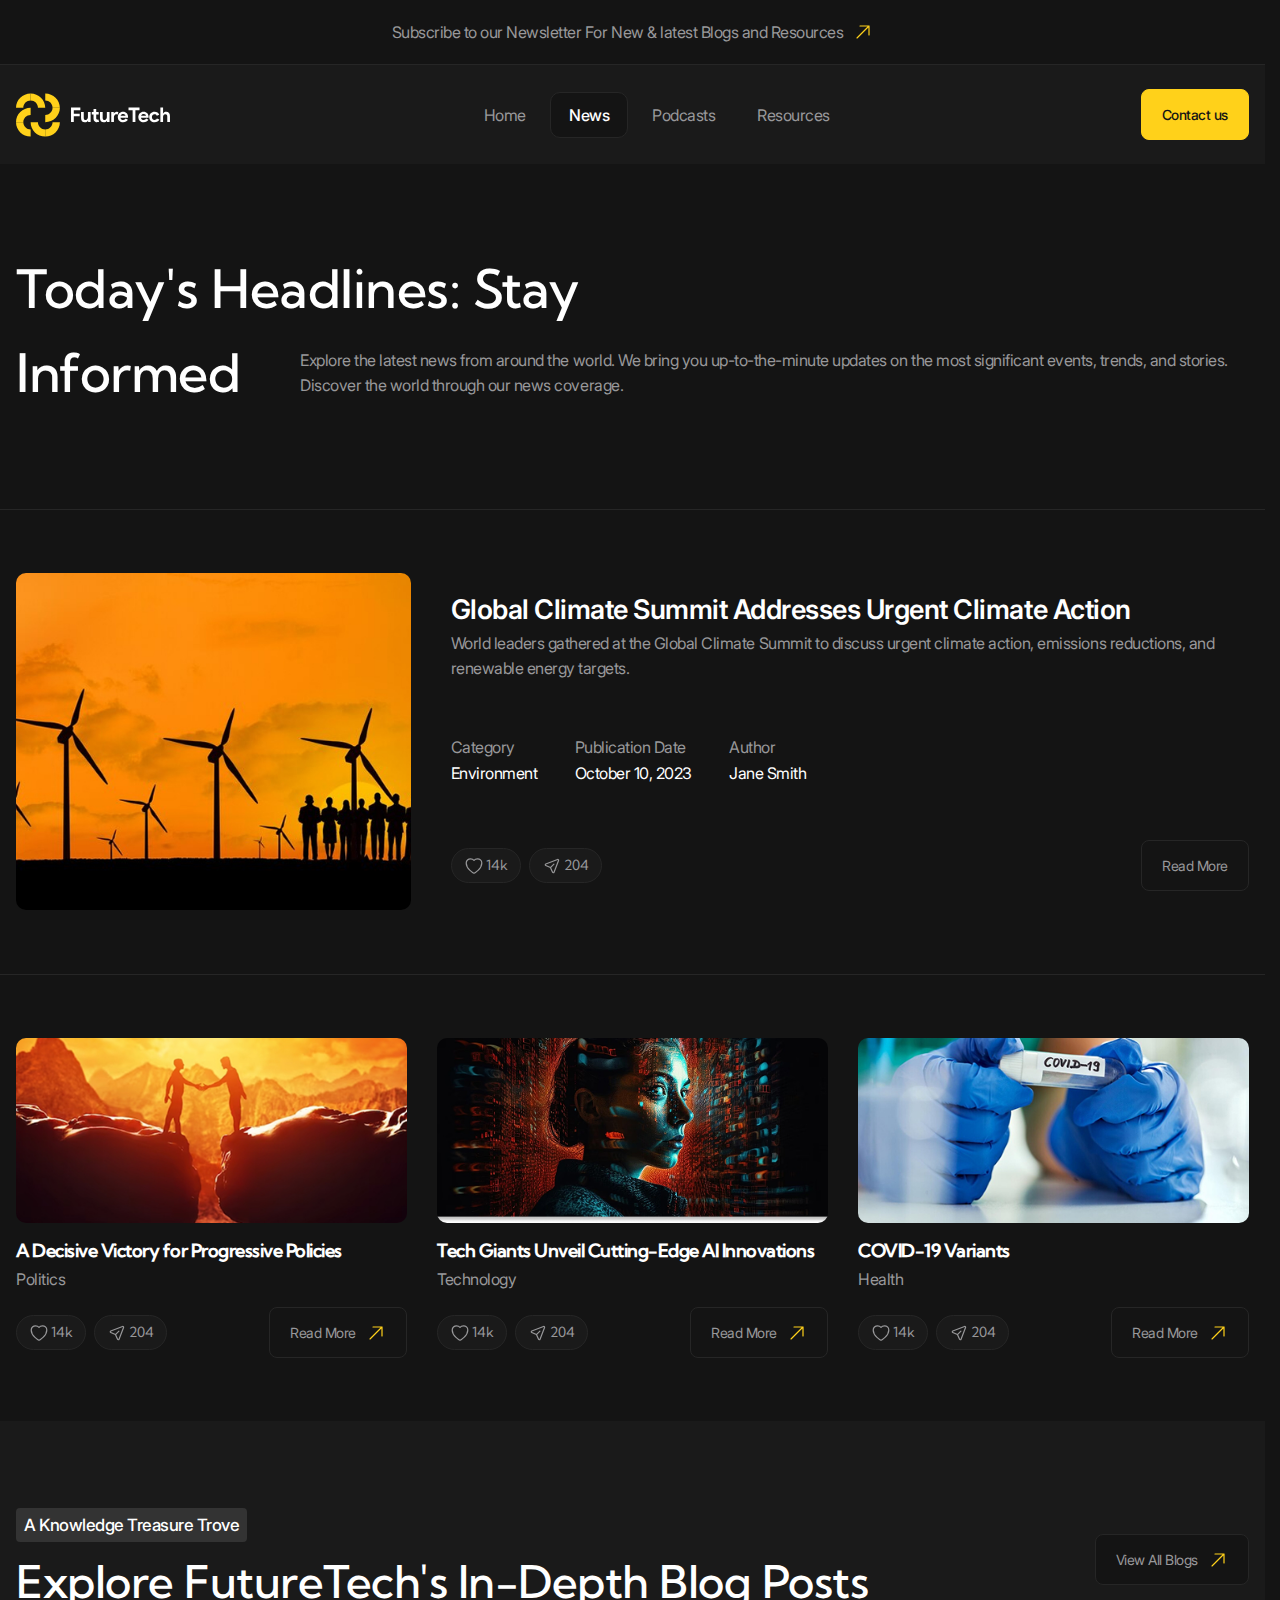
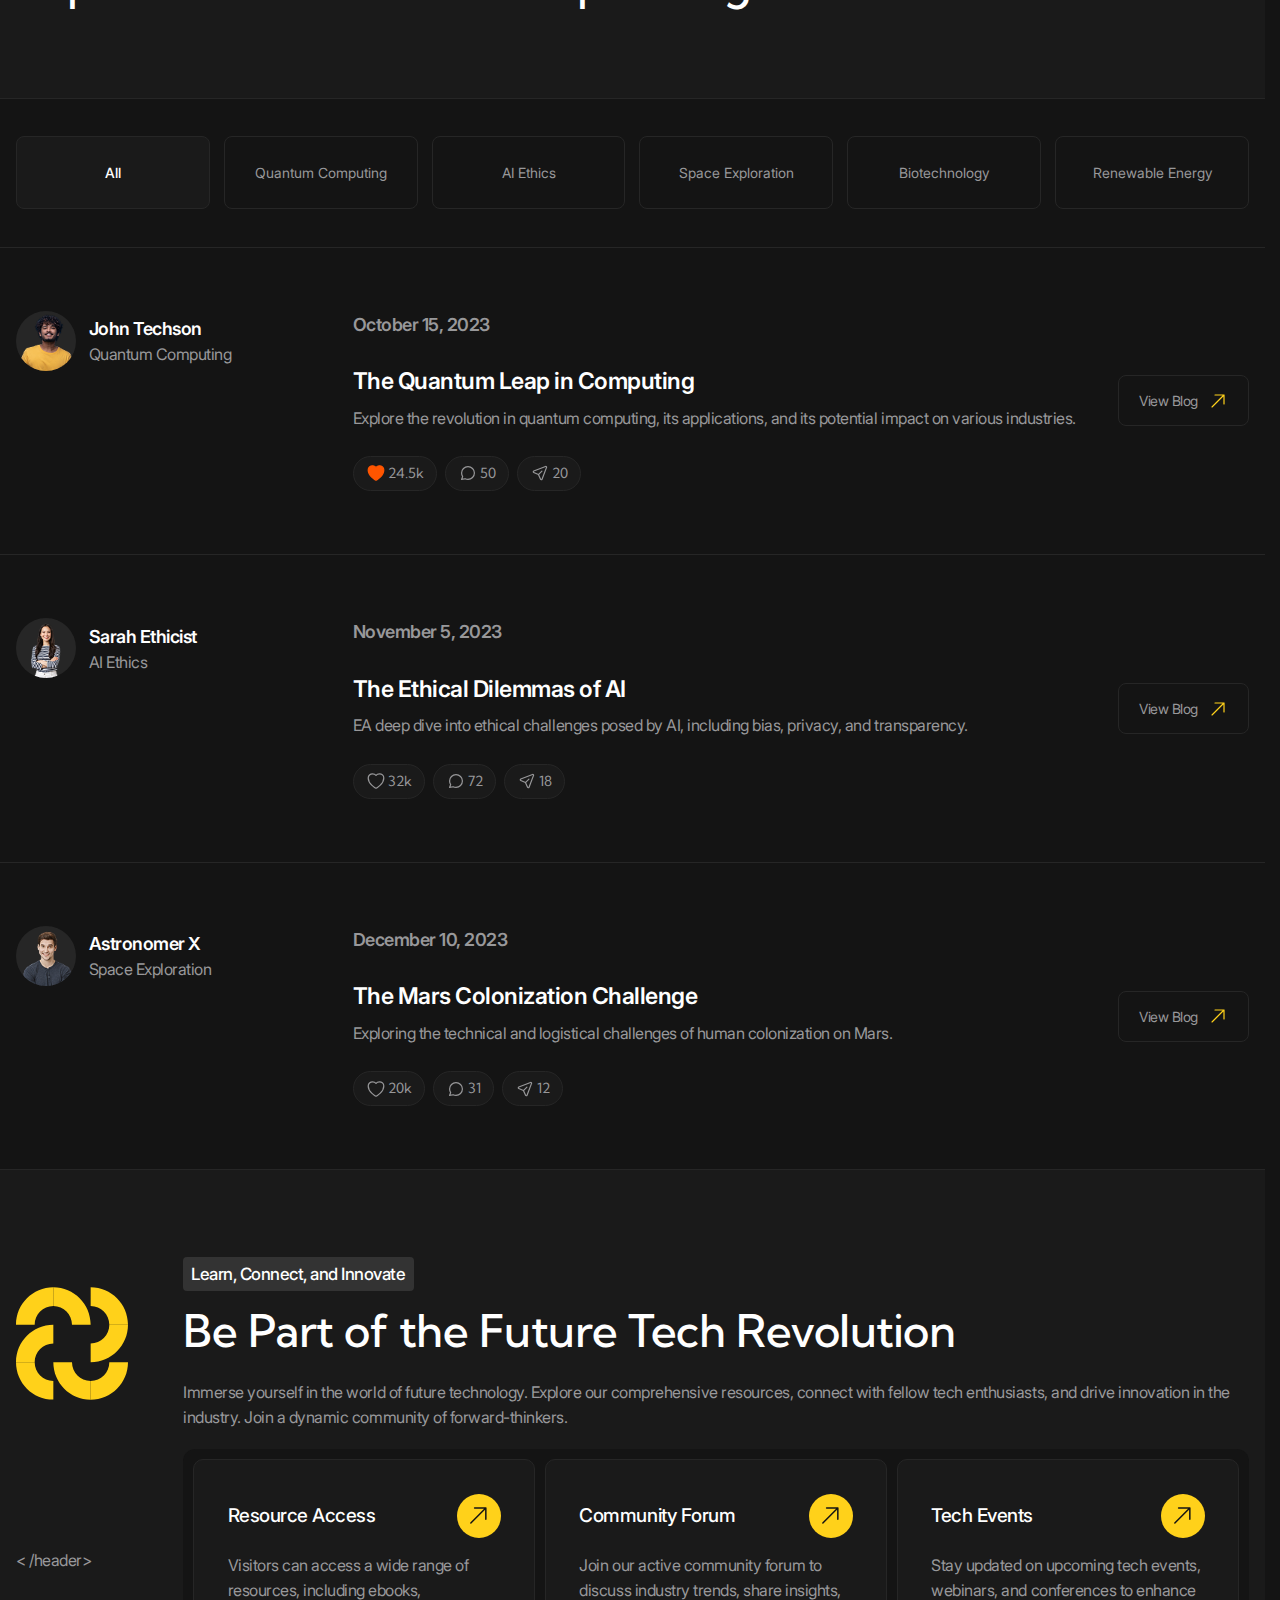
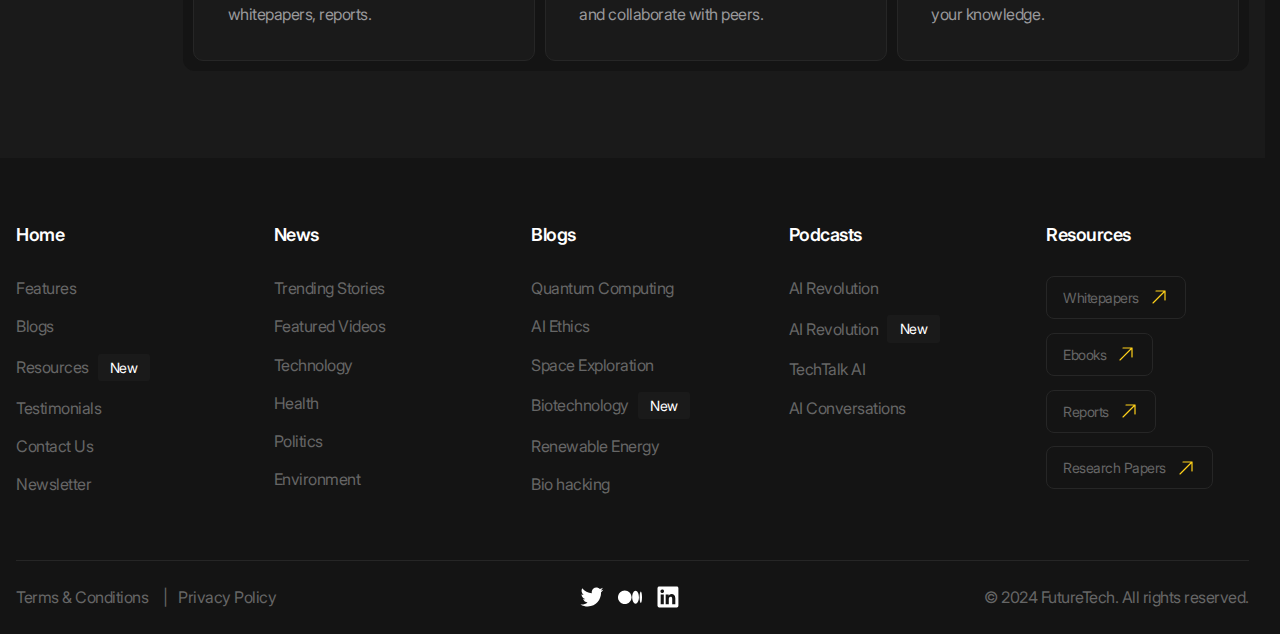
==== commit 10be8874: "news about-title" ====
--- a/news.html
+++ b/news.html
@@ -716,6 +716,48 @@
             </div>
         </section>
 
+        <section class="about" aria-labelledby="about-title">
+            <div class="about__inner container">
+                <header class="about__header">
+                    <img src="images/about/about.svg" alt="" class="about__icon"
+                    width="150" height="150">
+                    <div class="about__info">
+                        <p class="about__subtitle tag">Learn, Connect, and Innovate</p>
+                        <h2 class="about__title" id="about-title">Be Part of the Future Tech Revolution</h2>
+                    </div>
+                    <div class="about__description">
+                        <p>Immerse yourself in the world of future technology. Explore our comprehensive resources, connect with fellow tech enthusiasts, and drive innovation in the industry. Join a dynamic community of forward-thinkers.</p>
+                    </div>
+                < /header>
+                <ul class="about__list">
+                    <li class="about__item">
+                        <a href="" class="about-card tile">
+                            <h3 class="about-card__title has-circle-icon">Resource Access</h3>
+                            <div class="about-card__description">
+                                <p>Visitors can access a wide range of resources, including ebooks, whitepapers, reports.</p>
+                                
+                            </div>
+                        </a>
+                    </li>
+                    <li class="about__item">
+                        <a href="" class="about-card tile">
+                            <h3 class="about-card__title has-circle-icon">Community Forum</h3>
+                            <div class="about-card__description">
+                                <p>Join our active community forum to discuss industry trends, share insights, and collaborate with peers.</p>
+                            </div>
+                        </a>
+                    </li>
+                    <li class="about__item">
+                        <a href="" class="about-card tile">
+                            <h3 class="about-card__title has-circle-icon">Tech Events</h3>
+                            <div class="about-card__description">
+                                <p>Stay updated on upcoming tech events, webinars, and conferences to enhance your knowledge.</p>
+                            </div>
+                        </a>
+                    </li>
+                </ul>
+            </div>
+        </section>
     </main>
 
     <footer class="footer">
